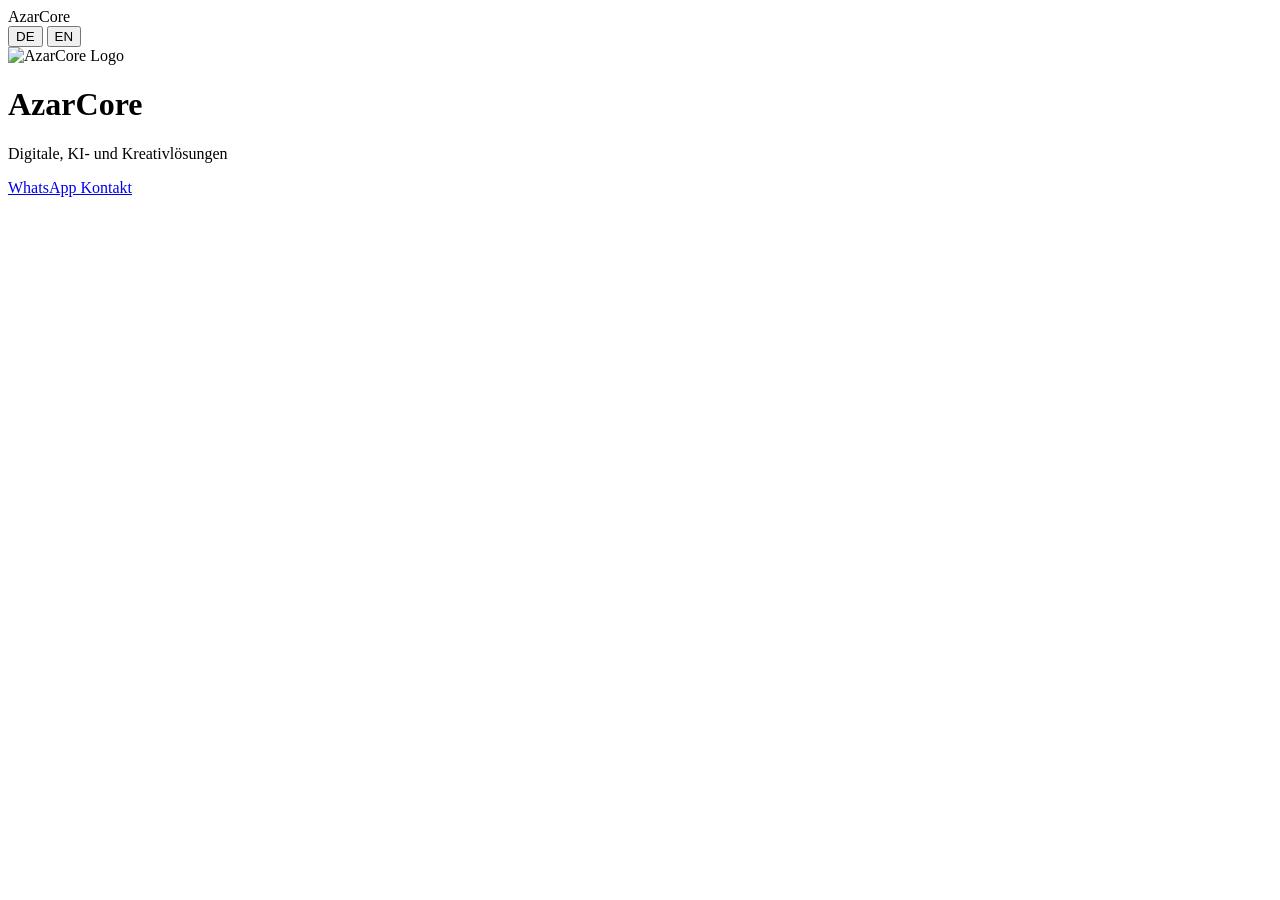
==== index.html @ 77d1a5d3 "Create index.html" ====
<!DOCTYPE html>
<html lang="de">
<head>
<meta charset="UTF-8">
<meta name="viewport" content="width=device-width, initial-scale=1.0">
<title>AzarCore</title>

<link rel="stylesheet" href="style.css">

</head>

<body>

<nav class="navbar">

<div class="logo-text">
AzarCore
</div>

<div class="language-switch">

<button onclick="setLanguage('de')">
DE
</button>

<button onclick="setLanguage('en')">
EN
</button>

</div>

</nav>

<header class="hero">

<img src="images/logo.png" alt="AzarCore Logo" class="hero-logo">

<h1>
AzarCore
</h1>

<p id="hero-subtitle">
Digitale, KI- und Kreativlösungen
</p>

<a href="https://wa.me/491776699290" class="hero-button">
WhatsApp Kontakt
</a>

</header>

<script src="script.js"></script>

</body>
</html>
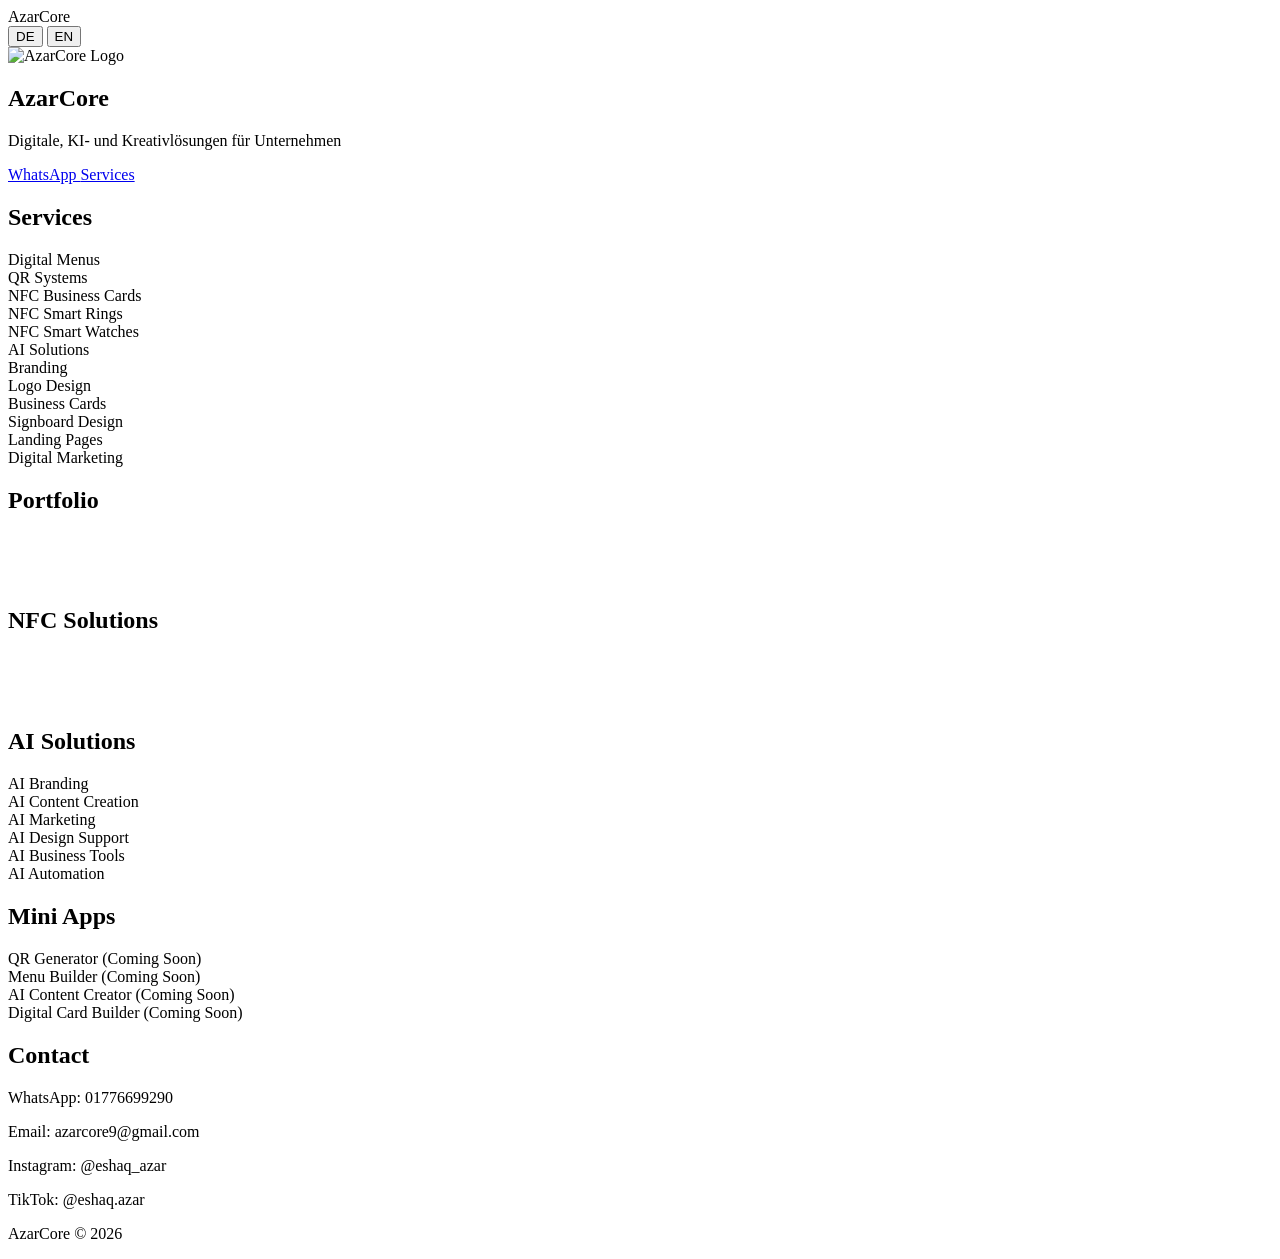
==== commit 4627b322: "Update index.html" ====
--- a/index.html
+++ b/index.html
@@ -3,51 +3,194 @@
 <head>
 <meta charset="UTF-8">
 <meta name="viewport" content="width=device-width, initial-scale=1.0">
-<title>AzarCore</title>
+
+<title>AzarCore | Digital • AI • Creative Solutions</title>
+
+<meta name="description" content="AzarCore - Digital Menus, QR Systems, NFC Solutions, Branding and AI Services">
 
 <link rel="stylesheet" href="style.css">
-
 </head>
 
 <body>
 
 <nav class="navbar">
 
-<div class="logo-text">
+<div class="brand">
 AzarCore
 </div>
 
-<div class="language-switch">
-
-<button onclick="setLanguage('de')">
-DE
-</button>
-
-<button onclick="setLanguage('en')">
-EN
-</button>
-
+<div class="nav-buttons">
+<button onclick="setLanguage('de')">DE</button>
+<button onclick="setLanguage('en')">EN</button>
 </div>
 
 </nav>
 
-<header class="hero">
+<section class="hero">
 
 <img src="images/logo.png" alt="AzarCore Logo" class="hero-logo">
 
-<h1>
-AzarCore
-</h1>
+<h1>AzarCore</h1>
 
-<p id="hero-subtitle">
-Digitale, KI- und Kreativlösungen
+<p id="heroText">
+Digitale, KI- und Kreativlösungen für Unternehmen
 </p>
 
-<a href="https://wa.me/491776699290" class="hero-button">
-WhatsApp Kontakt
+<div class="hero-actions">
+
+<a href="https://wa.me/491776699290" class="btn">
+WhatsApp
 </a>
 
-</header>
+<a href="#services" class="btn-outline">
+Services
+</a>
+
+</div>
+
+</section>
+
+<section id="services">
+
+<h2>Services</h2>
+
+<div class="cards">
+
+<div class="card">Digital Menus</div>
+
+<div class="card">QR Systems</div>
+
+<div class="card">NFC Business Cards</div>
+
+<div class="card">NFC Smart Rings</div>
+
+<div class="card">NFC Smart Watches</div>
+
+<div class="card">AI Solutions</div>
+
+<div class="card">Branding</div>
+
+<div class="card">Logo Design</div>
+
+<div class="card">Business Cards</div>
+
+<div class="card">Signboard Design</div>
+
+<div class="card">Landing Pages</div>
+
+<div class="card">Digital Marketing</div>
+
+</div>
+
+</section>
+
+<section id="portfolio">
+
+<h2>Portfolio</h2>
+
+<div class="portfolio-grid">
+
+<div class="portfolio-item">
+<img src="images/portfolio1.jpg" alt="">
+</div>
+
+<div class="portfolio-item">
+<img src="images/portfolio2.jpg" alt="">
+</div>
+
+<div class="portfolio-item">
+<img src="images/portfolio3.jpg" alt="">
+</div>
+
+</div>
+
+</section>
+
+<section id="nfc">
+
+<h2>NFC Solutions</h2>
+
+<div class="portfolio-grid">
+
+<div class="portfolio-item">
+<img src="images/nfc-card.jpg" alt="">
+</div>
+
+<div class="portfolio-item">
+<img src="images/nfc-ring.jpg" alt="">
+</div>
+
+<div class="portfolio-item">
+<img src="images/nfc-watch.jpg" alt="">
+</div>
+
+</div>
+
+</section>
+
+<section id="ai">
+
+<h2>AI Solutions</h2>
+
+<div class="cards">
+
+<div class="card">AI Branding</div>
+
+<div class="card">AI Content Creation</div>
+
+<div class="card">AI Marketing</div>
+
+<div class="card">AI Design Support</div>
+
+<div class="card">AI Business Tools</div>
+
+<div class="card">AI Automation</div>
+
+</div>
+
+</section>
+
+<section id="miniapps">
+
+<h2>Mini Apps</h2>
+
+<div class="cards">
+
+<div class="card">QR Generator (Coming Soon)</div>
+
+<div class="card">Menu Builder (Coming Soon)</div>
+
+<div class="card">AI Content Creator (Coming Soon)</div>
+
+<div class="card">Digital Card Builder (Coming Soon)</div>
+
+</div>
+
+</section>
+
+<section id="contact">
+
+<h2>Contact</h2>
+
+<div class="contact-box">
+
+<p>WhatsApp: 01776699290</p>
+
+<p>Email: azarcore9@gmail.com</p>
+
+<p>Instagram: @eshaq_azar</p>
+
+<p>TikTok: @eshaq.azar</p>
+
+</div>
+
+</section>
+
+<footer>
+
+<p>AzarCore © 2026</p>
+
+</footer>
 
 <script src="script.js"></script>
 
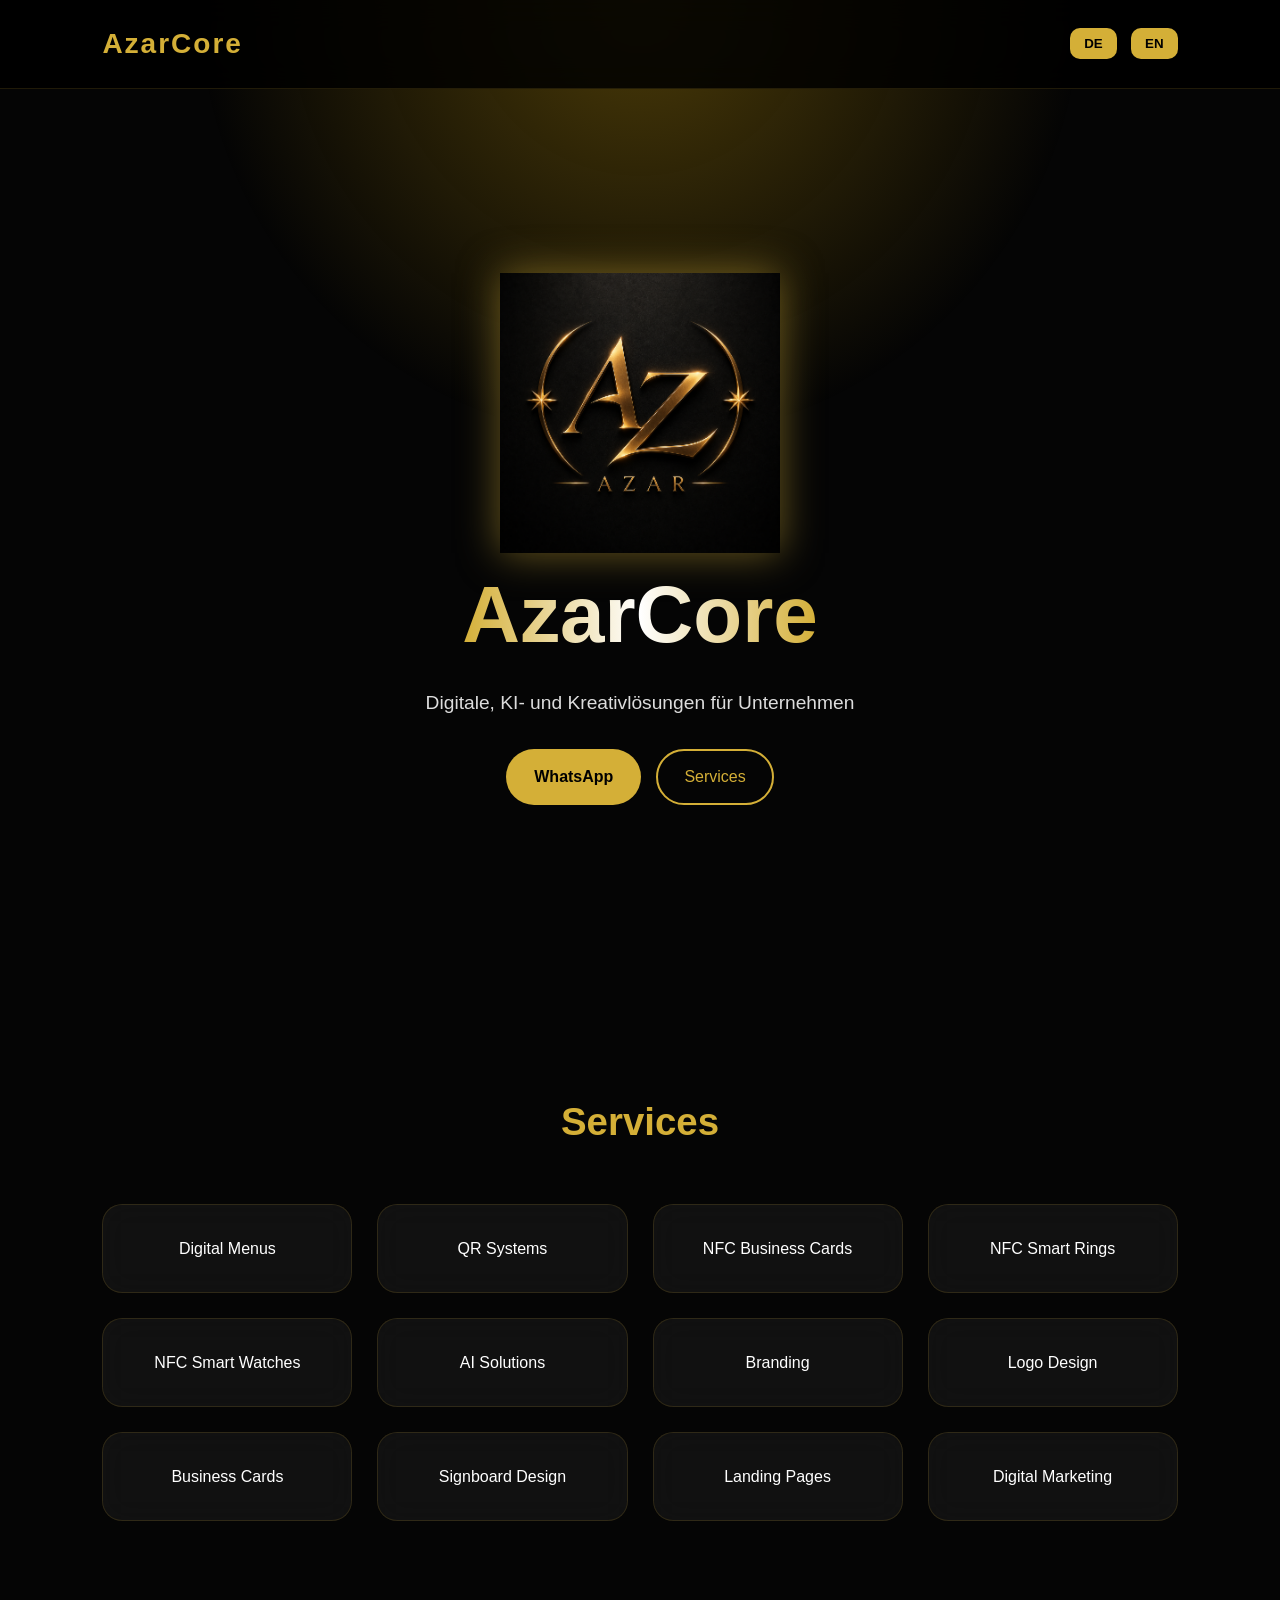
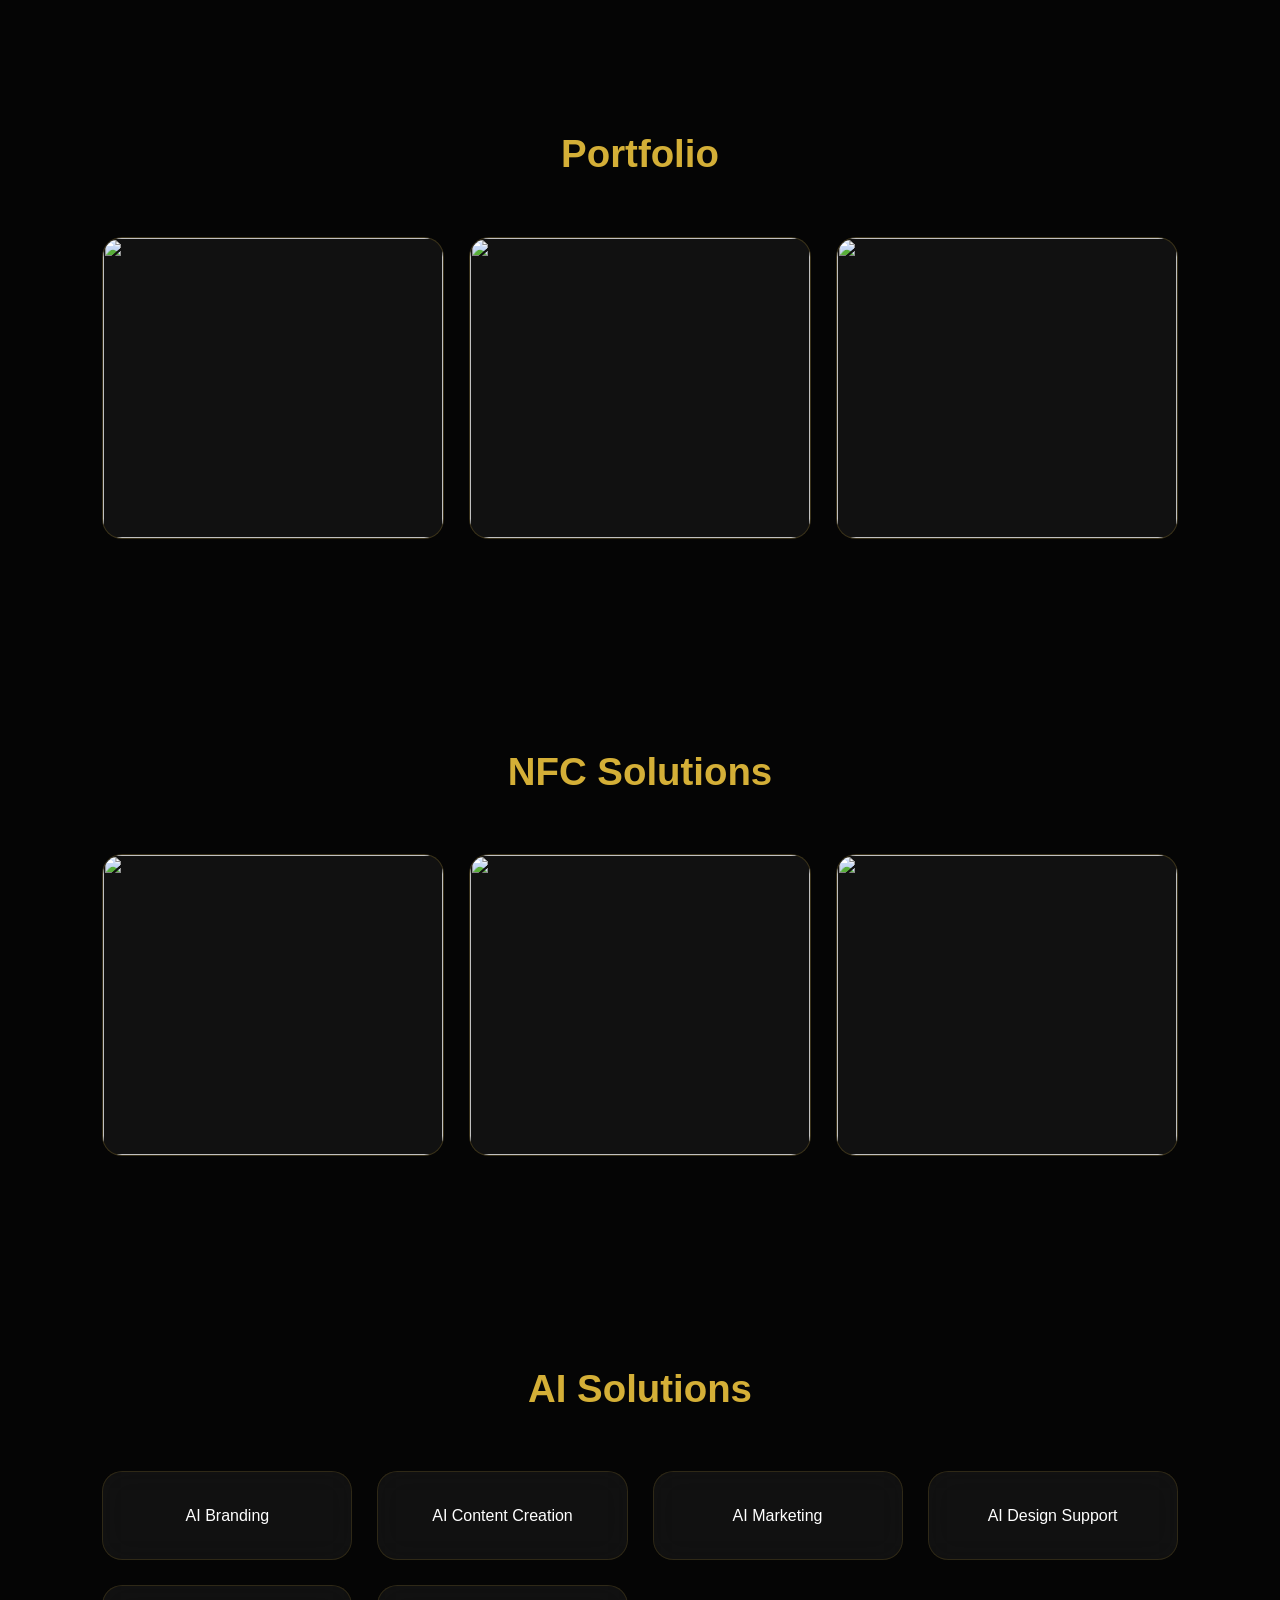
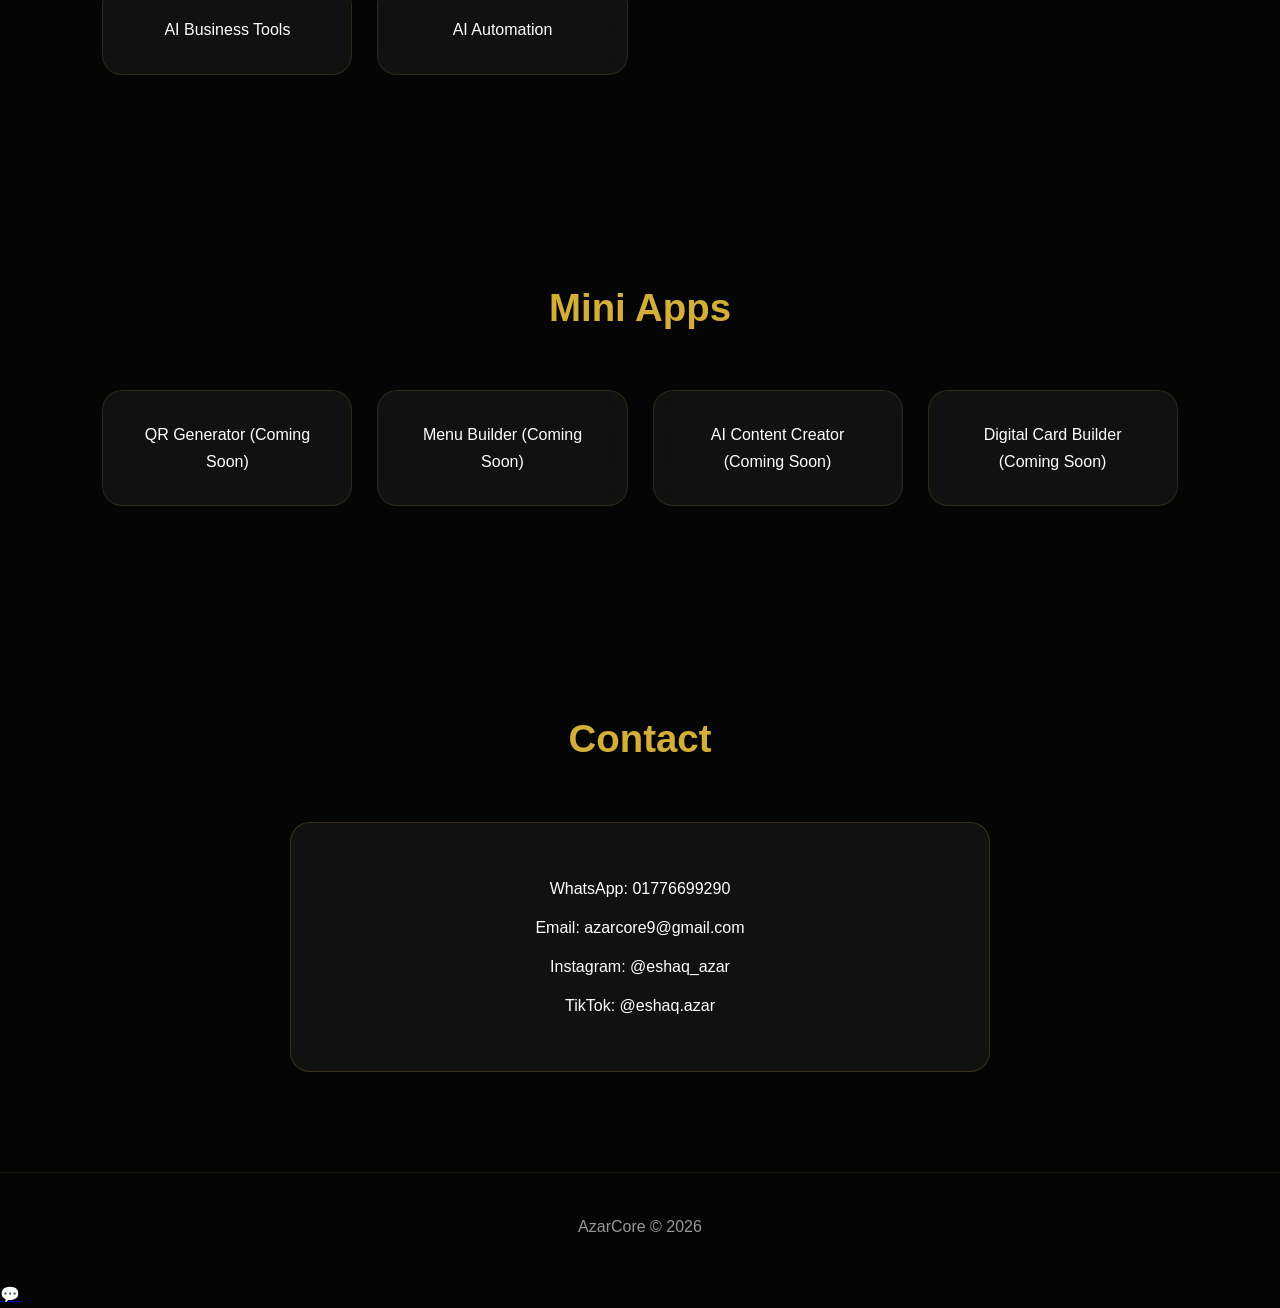
==== commit 4431def8: "Update index.html" ====
--- a/index.html
+++ b/index.html
@@ -192,6 +192,14 @@
 
 </footer>
 
+  <a href="https://wa.me/491776699290"
+class="whatsapp-float"
+target="_blank">
+
+💬
+
+</a>
+
 <script src="script.js"></script>
 
 </body>
--- a/style.css
+++ b/style.css
@@ -0,0 +1,309 @@
+*{
+margin:0;
+padding:0;
+box-sizing:border-box;
+scroll-behavior:smooth;
+}
+
+body{
+font-family:Arial,sans-serif;
+background:#050505;
+color:#ffffff;
+line-height:1.7;
+overflow-x:hidden;
+}
+
+body::before{
+content:"";
+position:fixed;
+top:0;
+left:0;
+width:100%;
+height:100%;
+background:
+radial-gradient(circle at top,#4b3b08 0%,transparent 40%);
+z-index:-1;
+}
+
+.navbar{
+position:sticky;
+top:0;
+z-index:1000;
+display:flex;
+justify-content:space-between;
+align-items:center;
+padding:20px 8%;
+background:rgba(0,0,0,.85);
+backdrop-filter:blur(15px);
+border-bottom:1px solid rgba(212,175,55,.15);
+}
+
+.brand{
+font-size:28px;
+font-weight:bold;
+color:#d4af37;
+letter-spacing:2px;
+}
+
+.nav-buttons button{
+margin-left:10px;
+padding:8px 14px;
+border:none;
+border-radius:10px;
+background:#d4af37;
+color:#000;
+cursor:pointer;
+font-weight:bold;
+}
+
+.hero{
+min-height:100vh;
+display:flex;
+flex-direction:column;
+justify-content:center;
+align-items:center;
+text-align:center;
+padding:50px 20px;
+}
+
+.hero-logo{
+width:280px;
+max-width:80%;
+margin-bottom:20px;
+filter:drop-shadow(0 0 20px rgba(212,175,55,.5));
+}
+
+.hero h1{
+font-size:4rem;
+color:#d4af37;
+margin-bottom:10px;
+}
+
+.hero p{
+max-width:700px;
+font-size:1.2rem;
+color:#ddd;
+margin-bottom:30px;
+}
+
+.hero-actions{
+display:flex;
+gap:15px;
+flex-wrap:wrap;
+justify-content:center;
+}
+
+.btn{
+background:#d4af37;
+color:#000;
+padding:14px 28px;
+border-radius:50px;
+text-decoration:none;
+font-weight:bold;
+transition:.3s;
+}
+
+.btn:hover{
+transform:translateY(-3px);
+}
+
+.btn-outline{
+border:2px solid #d4af37;
+color:#d4af37;
+padding:12px 26px;
+border-radius:50px;
+text-decoration:none;
+transition:.3s;
+}
+
+.btn-outline:hover{
+background:#d4af37;
+color:#000;
+}
+
+section{
+padding:100px 8%;
+}
+
+section h2{
+text-align:center;
+font-size:2.4rem;
+margin-bottom:50px;
+color:#d4af37;
+}
+
+.cards{
+display:grid;
+grid-template-columns:repeat(auto-fit,minmax(220px,1fr));
+gap:25px;
+}
+
+.card{
+background:rgba(255,255,255,.05);
+border:1px solid rgba(212,175,55,.15);
+backdrop-filter:blur(15px);
+padding:30px;
+border-radius:20px;
+text-align:center;
+transition:.3s;
+}
+
+.card:hover{
+transform:translateY(-10px);
+border-color:#d4af37;
+box-shadow:0 0 25px rgba(212,175,55,.2);
+}
+
+.portfolio-grid{
+display:grid;
+grid-template-columns:repeat(auto-fit,minmax(280px,1fr));
+gap:25px;
+}
+
+.portfolio-item{
+overflow:hidden;
+border-radius:20px;
+border:1px solid rgba(212,175,55,.2);
+background:#111;
+}
+
+.portfolio-item img{
+width:100%;
+height:300px;
+object-fit:cover;
+display:block;
+transition:.5s;
+}
+
+.portfolio-item:hover img{
+transform:scale(1.05);
+}
+
+.contact-box{
+max-width:700px;
+margin:auto;
+background:rgba(255,255,255,.05);
+padding:40px;
+border-radius:20px;
+border:1px solid rgba(212,175,55,.2);
+text-align:center;
+}
+
+.contact-box p{
+margin:12px 0;
+}
+
+footer{
+padding:40px;
+text-align:center;
+border-top:1px solid rgba(212,175,55,.1);
+color:#999;
+}
+
+@media(max-width:768px){
+
+.hero h1{
+font-size:2.8rem;
+}
+
+.hero p{
+font-size:1rem;
+}
+
+.navbar{
+padding:15px 5%;
+}
+
+.brand{
+font-size:22px;
+}
+
+.hero-logo{
+width:220px;
+}
+
+}
+.hero{
+min-height:100vh;
+display:flex;
+justify-content:center;
+align-items:center;
+text-align:center;
+padding:100px 20px;
+}
+
+.hero-content{
+max-width:1100px;
+}
+
+.hero-badge{
+display:inline-block;
+padding:10px 18px;
+border:1px solid rgba(212,175,55,.3);
+border-radius:30px;
+color:#d4af37;
+font-size:14px;
+letter-spacing:2px;
+margin-bottom:30px;
+backdrop-filter:blur(10px);
+}
+
+.hero h1{
+font-size:80px;
+line-height:1.05;
+font-weight:800;
+margin-bottom:30px;
+background:linear-gradient(
+90deg,
+#d4af37,
+#ffffff,
+#d4af37
+);
+-webkit-background-clip:text;
+-webkit-text-fill-color:transparent;
+}
+
+.hero-description{
+font-size:22px;
+max-width:850px;
+margin:auto;
+color:#d0d0d0;
+margin-bottom:40px;
+}
+
+.hero-stats{
+display:flex;
+justify-content:center;
+gap:25px;
+margin-top:70px;
+flex-wrap:wrap;
+}
+
+.stat-box{
+background:rgba(255,255,255,.05);
+border:1px solid rgba(212,175,55,.2);
+backdrop-filter:blur(15px);
+padding:25px;
+border-radius:20px;
+min-width:220px;
+}
+
+.stat-box span{
+font-size:26px;
+font-weight:700;
+color:#d4af37;
+display:block;
+margin-bottom:10px;
+}
+
+@media(max-width:768px){
+
+.hero h1{
+font-size:48px;
+}
+
+.hero-description{
+font-size:18px;
+}
+
+}
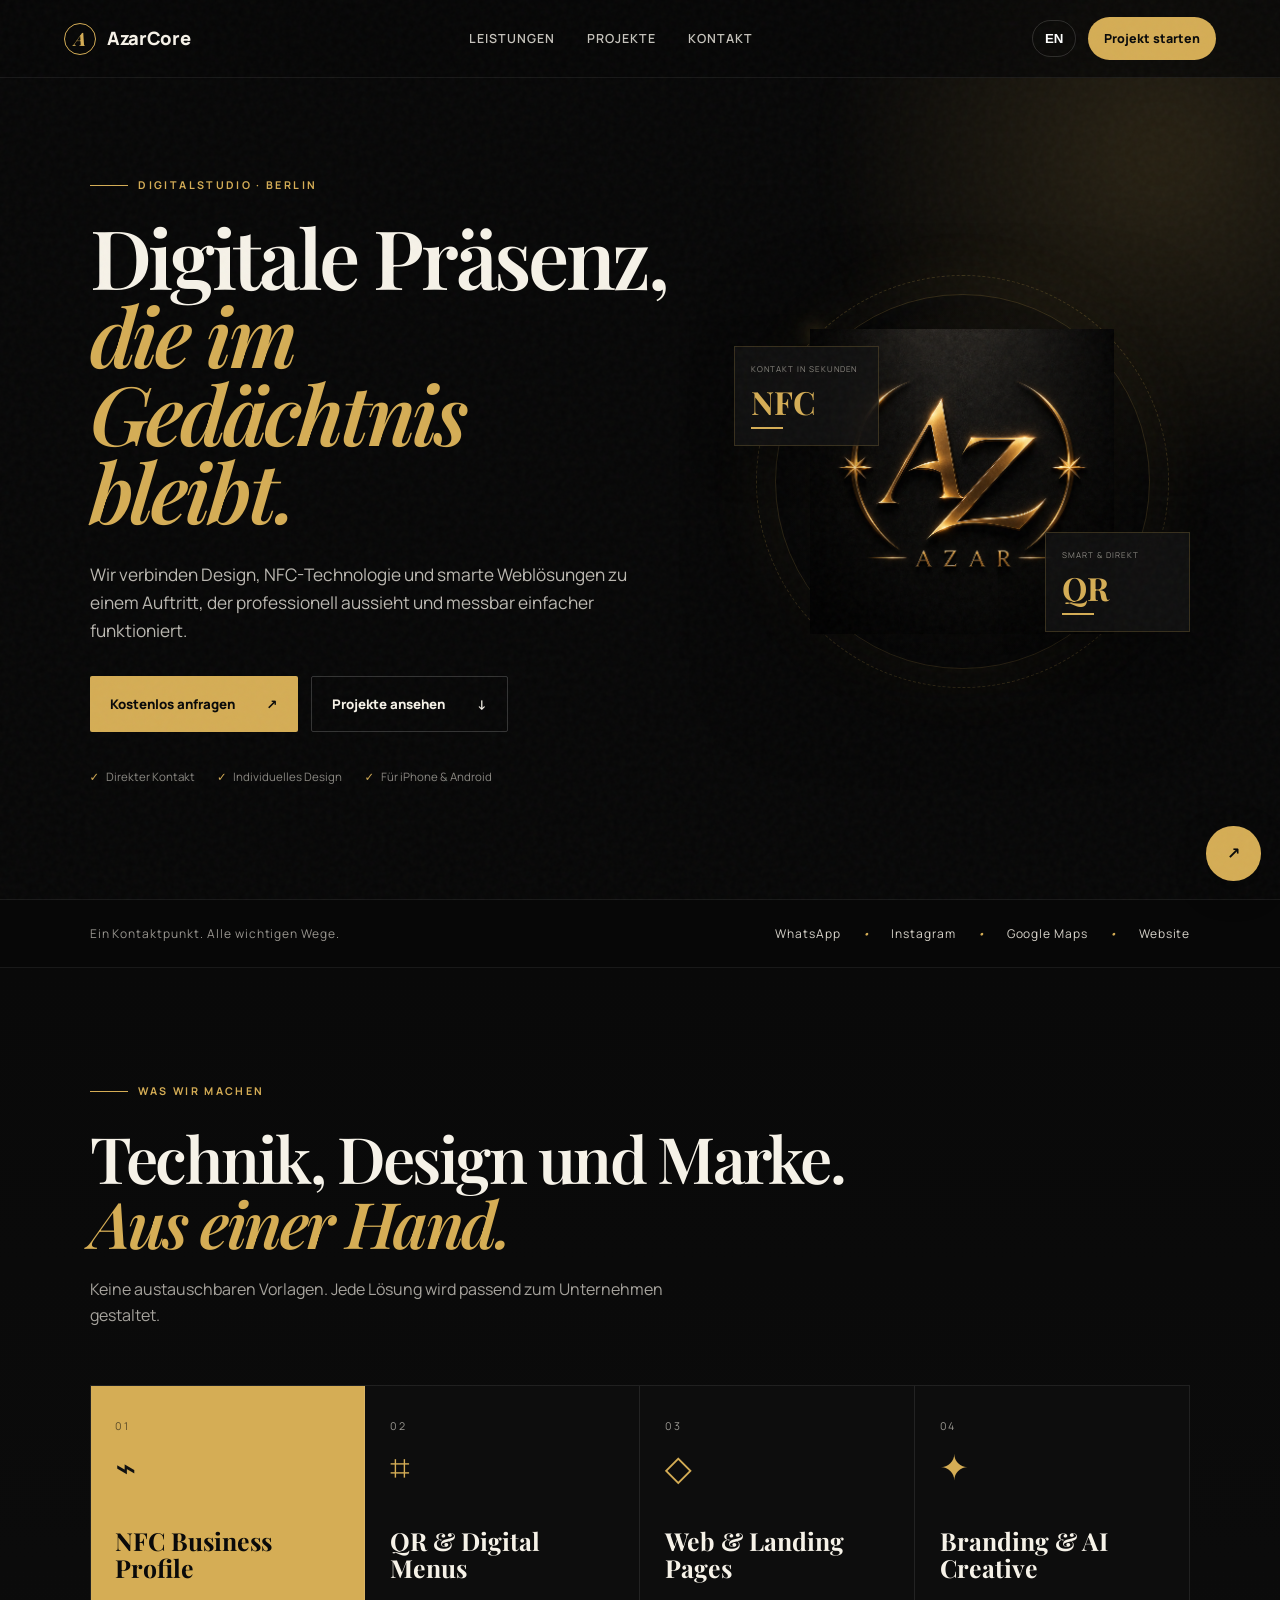
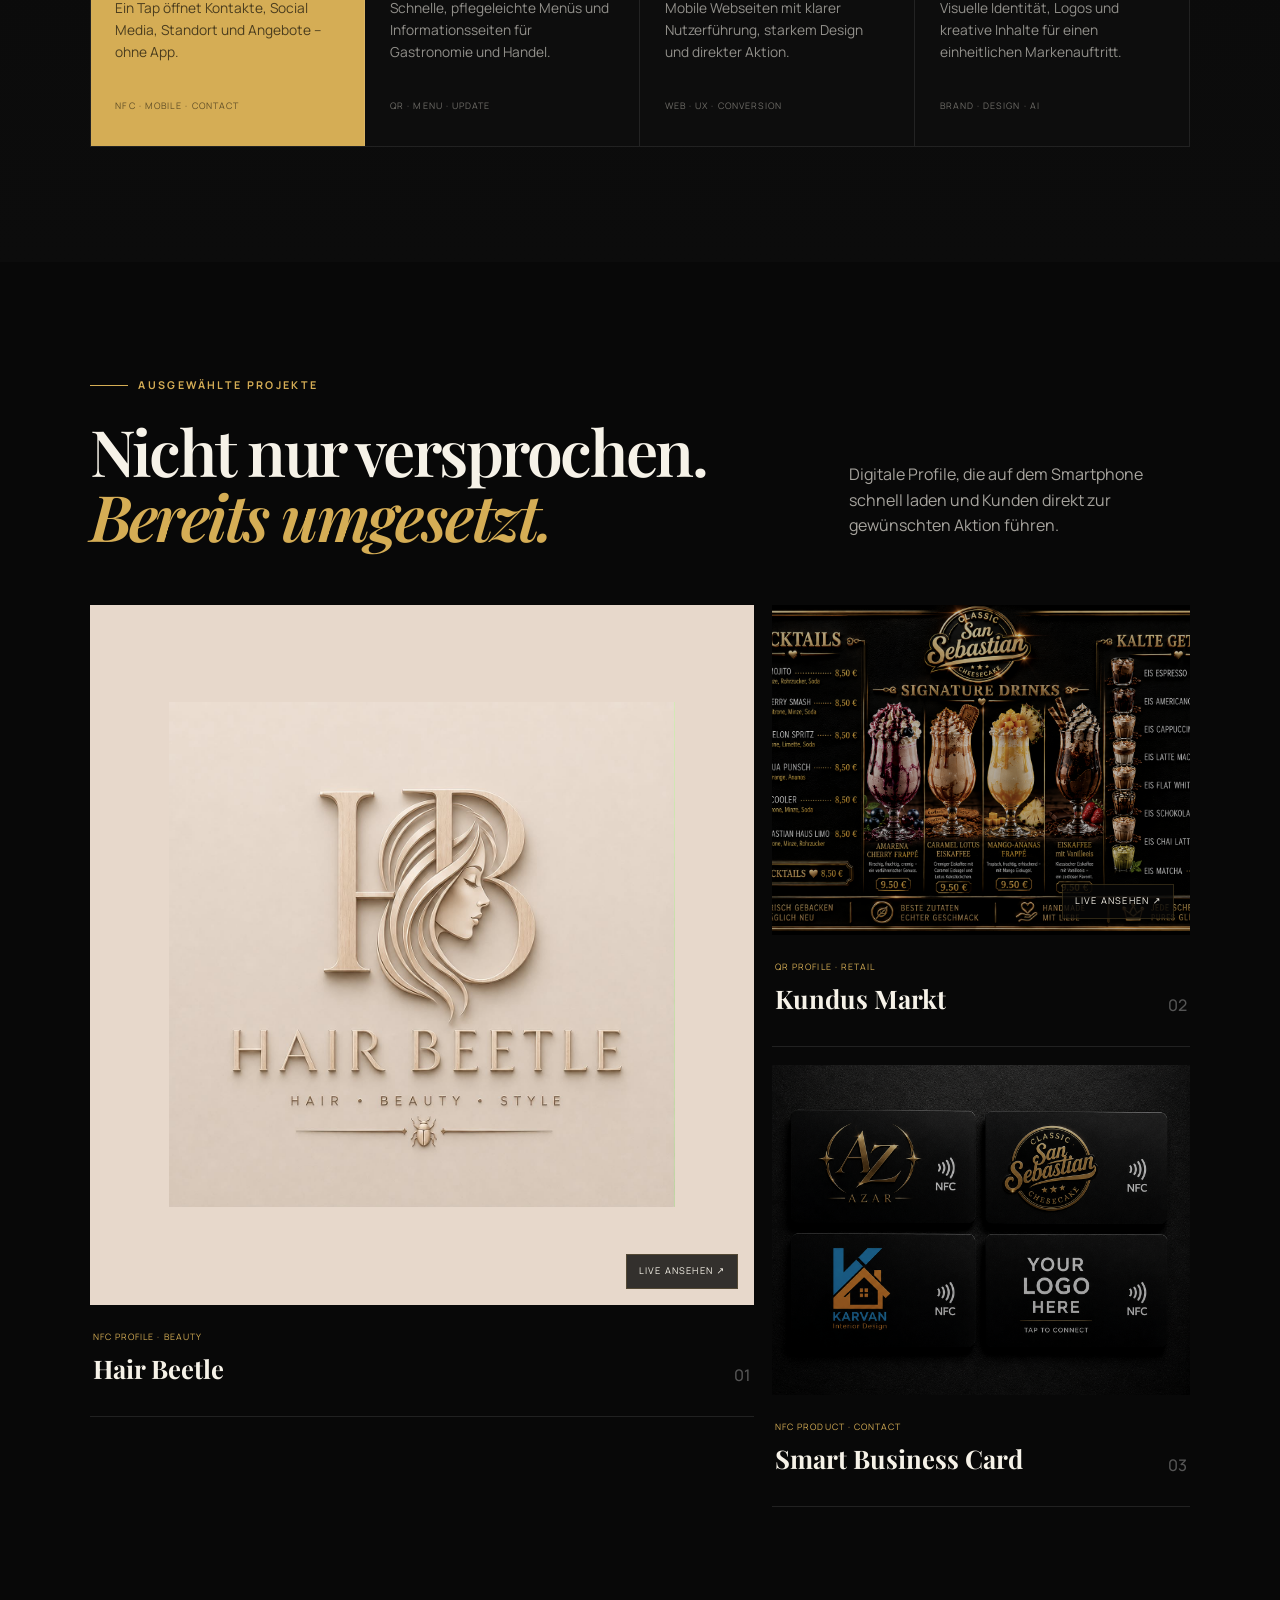
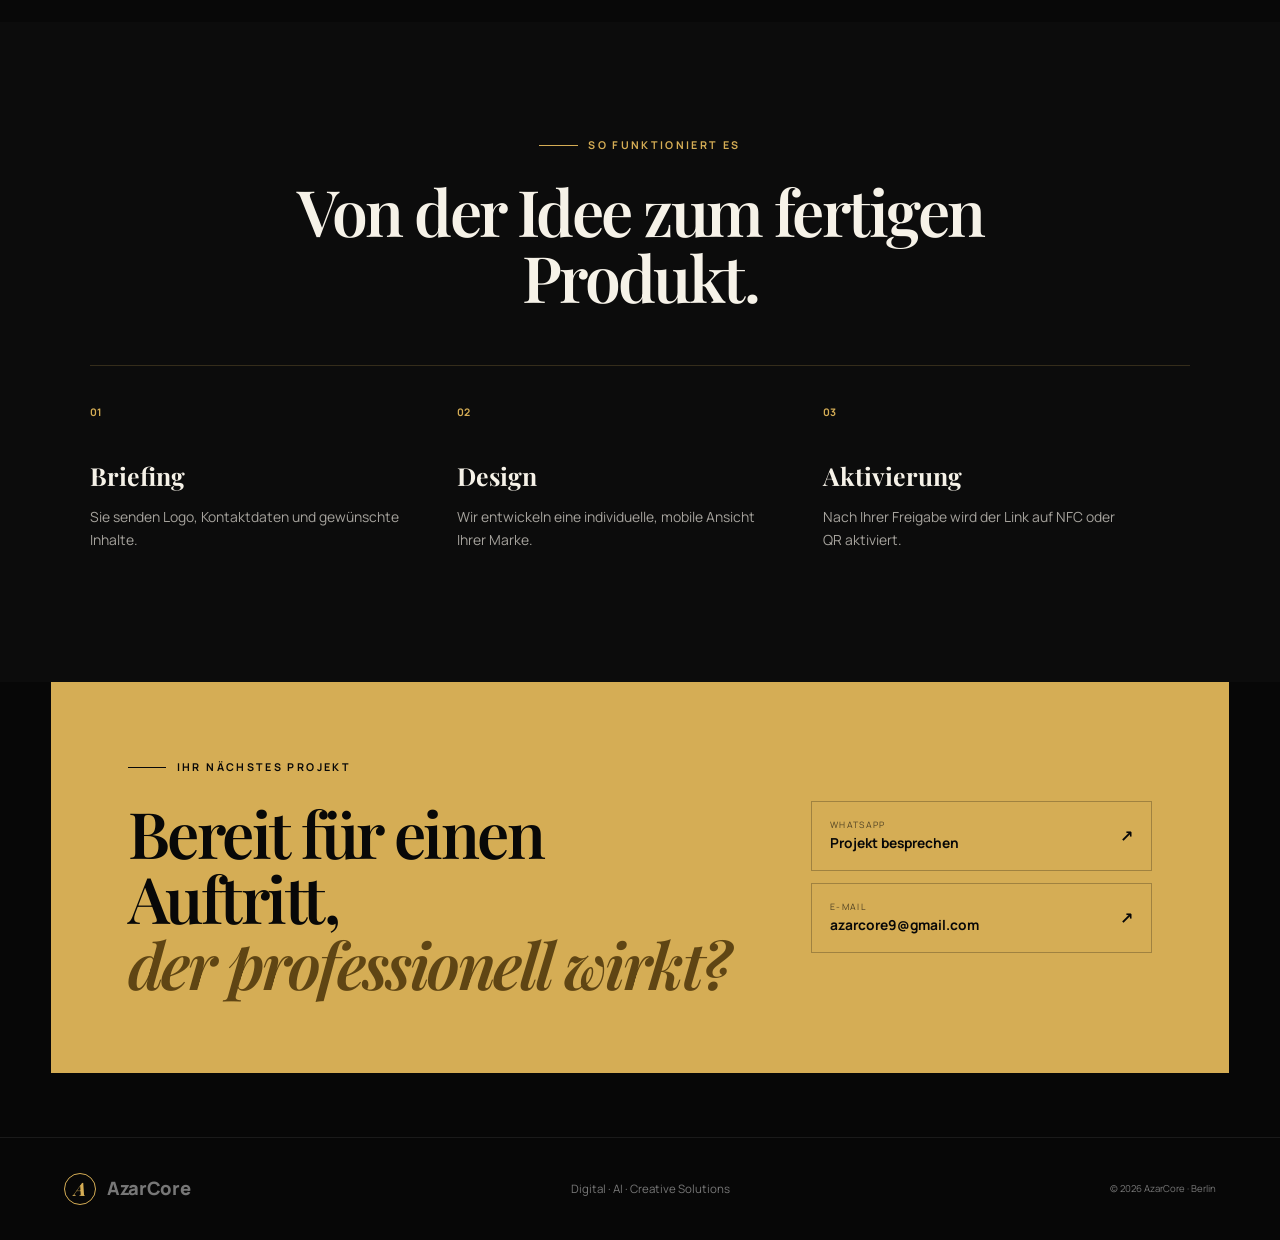
==== commit 4e13b37c: "Redesign AzarCore professional website" ====
--- a/index.html
+++ b/index.html
@@ -1,206 +1,150 @@
-<!DOCTYPE html>
+<!doctype html>
 <html lang="de">
 <head>
-<meta charset="UTF-8">
-<meta name="viewport" content="width=device-width, initial-scale=1.0">
+  <meta charset="UTF-8">
+  <meta name="viewport" content="width=device-width,initial-scale=1">
+  <meta name="theme-color" content="#070707">
+  <meta name="description" content="AzarCore entwickelt digitale NFC-Profile, QR-Systeme, Webseiten und kreative Markenauftritte für Unternehmen in Berlin.">
+  <title>AzarCore | Digital. Smart. Unverwechselbar.</title>
+  <link rel="preconnect" href="https://fonts.googleapis.com">
+  <link rel="preconnect" href="https://fonts.gstatic.com" crossorigin>
+  <link href="https://fonts.googleapis.com/css2?family=Manrope:wght@400;500;600;700;800&family=Playfair+Display:ital,wght@0,600;1,600&display=swap" rel="stylesheet">
+  <link rel="stylesheet" href="style.css">
+</head>
+<body>
+  <div class="noise" aria-hidden="true"></div>
+  <header class="topbar">
+    <a class="brand" href="#top" aria-label="AzarCore Startseite">
+      <span class="brand-mark">A</span><span>AzarCore</span>
+    </a>
+    <nav class="desktop-nav" aria-label="Hauptnavigation">
+      <a href="#services" data-i18n="navServices">Leistungen</a>
+      <a href="#work" data-i18n="navWork">Projekte</a>
+      <a href="#contact" data-i18n="navContact">Kontakt</a>
+    </nav>
+    <div class="header-actions">
+      <button class="lang" id="langToggle" type="button" aria-label="Switch to English">EN</button>
+      <a class="nav-cta" href="https://wa.me/491776699290" target="_blank" rel="noopener" data-i18n="navCta">Projekt starten</a>
+    </div>
+  </header>
 
-<title>AzarCore | Digital • AI • Creative Solutions</title>
+  <main id="top">
+    <section class="hero">
+      <div class="hero-glow" aria-hidden="true"></div>
+      <div class="hero-copy">
+        <p class="kicker"><span></span><span data-i18n="heroKicker">DIGITALSTUDIO · BERLIN</span></p>
+        <h1 data-i18n="heroTitle">Digitale Präsenz,<br><em>die im Gedächtnis bleibt.</em></h1>
+        <p class="hero-lead" data-i18n="heroLead">Wir verbinden Design, NFC-Technologie und smarte Weblösungen zu einem Auftritt, der professionell aussieht und messbar einfacher funktioniert.</p>
+        <div class="hero-buttons">
+          <a class="button primary" href="https://wa.me/491776699290?text=Hallo%20AzarCore%2C%20ich%20m%C3%B6chte%20mein%20Projekt%20besprechen." target="_blank" rel="noopener"><span data-i18n="heroPrimary">Kostenlos anfragen</span><b>↗</b></a>
+          <a class="button ghost" href="#work"><span data-i18n="heroSecondary">Projekte ansehen</span><b>↓</b></a>
+        </div>
+        <div class="trust-row">
+          <span data-i18n="trustOne">Direkter Kontakt</span>
+          <span data-i18n="trustTwo">Individuelles Design</span>
+          <span data-i18n="trustThree">Für iPhone & Android</span>
+        </div>
+      </div>
+      <div class="hero-visual" aria-label="AzarCore NFC Lösungen">
+        <div class="logo-stage">
+          <div class="orbit"></div>
+          <img src="images/logo.png" alt="AzarCore Logo">
+        </div>
+        <div class="float-card card-one"><small data-i18n="floatOne">KONTAKT IN SEKUNDEN</small><strong>NFC</strong><i></i></div>
+        <div class="float-card card-two"><small data-i18n="floatTwo">SMART & DIREKT</small><strong>QR</strong><i></i></div>
+      </div>
+    </section>
 
-<meta name="description" content="AzarCore - Digital Menus, QR Systems, NFC Solutions, Branding and AI Services">
+    <section class="proof">
+      <p data-i18n="proofTitle">Ein Kontaktpunkt. Alle wichtigen Wege.</p>
+      <div><span>WhatsApp</span><i>•</i><span>Instagram</span><i>•</i><span>Google Maps</span><i>•</i><span>Website</span></div>
+    </section>
 
-<link rel="stylesheet" href="style.css">
-</head>
+    <section class="section services" id="services">
+      <div class="section-heading">
+        <p class="kicker"><span></span><span data-i18n="servicesKicker">WAS WIR MACHEN</span></p>
+        <h2 data-i18n="servicesTitle">Technik, Design und Marke.<br><em>Aus einer Hand.</em></h2>
+        <p data-i18n="servicesLead">Keine austauschbaren Vorlagen. Jede Lösung wird passend zum Unternehmen gestaltet.</p>
+      </div>
+      <div class="service-grid">
+        <article class="service-card accent">
+          <span class="service-number">01</span><div class="service-icon">⌁</div>
+          <h3 data-i18n="serviceOneTitle">NFC Business Profile</h3>
+          <p data-i18n="serviceOneText">Ein Tap öffnet Kontakte, Social Media, Standort und Angebote – ohne App.</p>
+          <small>NFC · MOBILE · CONTACT</small>
+        </article>
+        <article class="service-card">
+          <span class="service-number">02</span><div class="service-icon">⌗</div>
+          <h3 data-i18n="serviceTwoTitle">QR & Digital Menus</h3>
+          <p data-i18n="serviceTwoText">Schnelle, pflegeleichte Menüs und Informationsseiten für Gastronomie und Handel.</p>
+          <small>QR · MENU · UPDATE</small>
+        </article>
+        <article class="service-card">
+          <span class="service-number">03</span><div class="service-icon">◇</div>
+          <h3 data-i18n="serviceThreeTitle">Web & Landing Pages</h3>
+          <p data-i18n="serviceThreeText">Mobile Webseiten mit klarer Nutzerführung, starkem Design und direkter Aktion.</p>
+          <small>WEB · UX · CONVERSION</small>
+        </article>
+        <article class="service-card">
+          <span class="service-number">04</span><div class="service-icon">✦</div>
+          <h3 data-i18n="serviceFourTitle">Branding & AI Creative</h3>
+          <p data-i18n="serviceFourText">Visuelle Identität, Logos und kreative Inhalte für einen einheitlichen Markenauftritt.</p>
+          <small>BRAND · DESIGN · AI</small>
+        </article>
+      </div>
+    </section>
 
-<body>
+    <section class="section work" id="work">
+      <div class="section-heading split">
+        <div><p class="kicker"><span></span><span data-i18n="workKicker">AUSGEWÄHLTE PROJEKTE</span></p><h2 data-i18n="workTitle">Nicht nur versprochen.<br><em>Bereits umgesetzt.</em></h2></div>
+        <p data-i18n="workLead">Digitale Profile, die auf dem Smartphone schnell laden und Kunden direkt zur gewünschten Aktion führen.</p>
+      </div>
+      <div class="work-grid">
+        <a class="project project-featured" href="hair-beetle/" target="_blank">
+          <div class="project-image hair-project"><img src="hair-beetle/hair-beetle-logo.jpeg" alt="Hair Beetle NFC Profil"><span data-i18n="openProject">LIVE ANSEHEN ↗</span></div>
+          <div class="project-meta"><div><small>NFC PROFILE · BEAUTY</small><h3>Hair Beetle</h3></div><b>01</b></div>
+        </a>
+        <a class="project" href="kundus-markt/" target="_blank">
+          <div class="project-image kundus-project"><img src="images/portfolio1.jpg" alt="Kundus Markt digitales Profil"><span data-i18n="openProject">LIVE ANSEHEN ↗</span></div>
+          <div class="project-meta"><div><small>QR PROFILE · RETAIL</small><h3>Kundus Markt</h3></div><b>02</b></div>
+        </a>
+        <article class="project product-project">
+          <div class="project-image"><img src="images/nfc-card.jpg" alt="AzarCore NFC Business Card"></div>
+          <div class="project-meta"><div><small>NFC PRODUCT · CONTACT</small><h3 data-i18n="nfcCardTitle">Smart Business Card</h3></div><b>03</b></div>
+        </article>
+      </div>
+    </section>
 
-<nav class="navbar">
+    <section class="section process">
+      <div class="section-heading centered">
+        <p class="kicker"><span></span><span data-i18n="processKicker">SO FUNKTIONIERT ES</span></p>
+        <h2 data-i18n="processTitle">Von der Idee zum fertigen Produkt.</h2>
+      </div>
+      <ol class="steps">
+        <li><b>01</b><h3 data-i18n="stepOneTitle">Briefing</h3><p data-i18n="stepOneText">Sie senden Logo, Kontaktdaten und gewünschte Inhalte.</p></li>
+        <li><b>02</b><h3 data-i18n="stepTwoTitle">Design</h3><p data-i18n="stepTwoText">Wir entwickeln eine individuelle, mobile Ansicht Ihrer Marke.</p></li>
+        <li><b>03</b><h3 data-i18n="stepThreeTitle">Aktivierung</h3><p data-i18n="stepThreeText">Nach Ihrer Freigabe wird der Link auf NFC oder QR aktiviert.</p></li>
+      </ol>
+    </section>
 
-<div class="brand">
-AzarCore
-</div>
+    <section class="contact" id="contact">
+      <div class="contact-copy">
+        <p class="kicker"><span></span><span data-i18n="contactKicker">IHR NÄCHSTES PROJEKT</span></p>
+        <h2 data-i18n="contactTitle">Bereit für einen Auftritt,<br><em>der professionell wirkt?</em></h2>
+      </div>
+      <div class="contact-actions">
+        <a href="https://wa.me/491776699290?text=Hallo%20AzarCore%2C%20ich%20m%C3%B6chte%20mein%20Projekt%20besprechen." target="_blank" rel="noopener"><span><small>WHATSAPP</small><strong>Projekt besprechen</strong></span><b>↗</b></a>
+        <a href="mailto:azarcore9@gmail.com"><span><small>E-MAIL</small><strong>azarcore9@gmail.com</strong></span><b>↗</b></a>
+      </div>
+    </section>
+  </main>
 
-<div class="nav-buttons">
-<button onclick="setLanguage('de')">DE</button>
-<button onclick="setLanguage('en')">EN</button>
-</div>
-
-</nav>
-
-<section class="hero">
-
-<img src="images/logo.png" alt="AzarCore Logo" class="hero-logo">
-
-<h1>AzarCore</h1>
-
-<p id="heroText">
-Digitale, KI- und Kreativlösungen für Unternehmen
-</p>
-
-<div class="hero-actions">
-
-<a href="https://wa.me/491776699290" class="btn">
-WhatsApp
-</a>
-
-<a href="#services" class="btn-outline">
-Services
-</a>
-
-</div>
-
-</section>
-
-<section id="services">
-
-<h2>Services</h2>
-
-<div class="cards">
-
-<div class="card">Digital Menus</div>
-
-<div class="card">QR Systems</div>
-
-<div class="card">NFC Business Cards</div>
-
-<div class="card">NFC Smart Rings</div>
-
-<div class="card">NFC Smart Watches</div>
-
-<div class="card">AI Solutions</div>
-
-<div class="card">Branding</div>
-
-<div class="card">Logo Design</div>
-
-<div class="card">Business Cards</div>
-
-<div class="card">Signboard Design</div>
-
-<div class="card">Landing Pages</div>
-
-<div class="card">Digital Marketing</div>
-
-</div>
-
-</section>
-
-<section id="portfolio">
-
-<h2>Portfolio</h2>
-
-<div class="portfolio-grid">
-
-<div class="portfolio-item">
-<img src="images/portfolio1.jpg" alt="">
-</div>
-
-<div class="portfolio-item">
-<img src="images/portfolio2.jpg" alt="">
-</div>
-
-<div class="portfolio-item">
-<img src="images/portfolio3.jpg" alt="">
-</div>
-
-</div>
-
-</section>
-
-<section id="nfc">
-
-<h2>NFC Solutions</h2>
-
-<div class="portfolio-grid">
-
-<div class="portfolio-item">
-<img src="images/nfc-card.jpg" alt="">
-</div>
-
-<div class="portfolio-item">
-<img src="images/nfc-ring.jpg" alt="">
-</div>
-
-<div class="portfolio-item">
-<img src="images/nfc-watch.jpg" alt="">
-</div>
-
-</div>
-
-</section>
-
-<section id="ai">
-
-<h2>AI Solutions</h2>
-
-<div class="cards">
-
-<div class="card">AI Branding</div>
-
-<div class="card">AI Content Creation</div>
-
-<div class="card">AI Marketing</div>
-
-<div class="card">AI Design Support</div>
-
-<div class="card">AI Business Tools</div>
-
-<div class="card">AI Automation</div>
-
-</div>
-
-</section>
-
-<section id="miniapps">
-
-<h2>Mini Apps</h2>
-
-<div class="cards">
-
-<div class="card">QR Generator (Coming Soon)</div>
-
-<div class="card">Menu Builder (Coming Soon)</div>
-
-<div class="card">AI Content Creator (Coming Soon)</div>
-
-<div class="card">Digital Card Builder (Coming Soon)</div>
-
-</div>
-
-</section>
-
-<section id="contact">
-
-<h2>Contact</h2>
-
-<div class="contact-box">
-
-<p>WhatsApp: 01776699290</p>
-
-<p>Email: azarcore9@gmail.com</p>
-
-<p>Instagram: @eshaq_azar</p>
-
-<p>TikTok: @eshaq.azar</p>
-
-</div>
-
-</section>
-
-<footer>
-
-<p>AzarCore © 2026</p>
-
-</footer>
-
-  <a href="https://wa.me/491776699290"
-class="whatsapp-float"
-target="_blank">
-
-💬
-
-</a>
-
-<script src="script.js"></script>
-
+  <footer>
+    <a class="brand" href="#top"><span class="brand-mark">A</span><span>AzarCore</span></a>
+    <p data-i18n="footerText">Digital · AI · Creative Solutions</p>
+    <small>© 2026 AzarCore · Berlin</small>
+  </footer>
+  <a class="whatsapp-float" href="https://wa.me/491776699290" target="_blank" rel="noopener" aria-label="AzarCore über WhatsApp kontaktieren"><span>↗</span></a>
+  <script src="script.js"></script>
 </body>
 </html>
--- a/style.css
+++ b/style.css
@@ -1,309 +1,28 @@
-*{
-margin:0;
-padding:0;
-box-sizing:border-box;
-scroll-behavior:smooth;
-}
-
-body{
-font-family:Arial,sans-serif;
-background:#050505;
-color:#ffffff;
-line-height:1.7;
-overflow-x:hidden;
-}
-
-body::before{
-content:"";
-position:fixed;
-top:0;
-left:0;
-width:100%;
-height:100%;
-background:
-radial-gradient(circle at top,#4b3b08 0%,transparent 40%);
-z-index:-1;
-}
-
-.navbar{
-position:sticky;
-top:0;
-z-index:1000;
-display:flex;
-justify-content:space-between;
-align-items:center;
-padding:20px 8%;
-background:rgba(0,0,0,.85);
-backdrop-filter:blur(15px);
-border-bottom:1px solid rgba(212,175,55,.15);
-}
-
-.brand{
-font-size:28px;
-font-weight:bold;
-color:#d4af37;
-letter-spacing:2px;
-}
-
-.nav-buttons button{
-margin-left:10px;
-padding:8px 14px;
-border:none;
-border-radius:10px;
-background:#d4af37;
-color:#000;
-cursor:pointer;
-font-weight:bold;
-}
-
-.hero{
-min-height:100vh;
-display:flex;
-flex-direction:column;
-justify-content:center;
-align-items:center;
-text-align:center;
-padding:50px 20px;
-}
-
-.hero-logo{
-width:280px;
-max-width:80%;
-margin-bottom:20px;
-filter:drop-shadow(0 0 20px rgba(212,175,55,.5));
-}
-
-.hero h1{
-font-size:4rem;
-color:#d4af37;
-margin-bottom:10px;
-}
-
-.hero p{
-max-width:700px;
-font-size:1.2rem;
-color:#ddd;
-margin-bottom:30px;
-}
-
-.hero-actions{
-display:flex;
-gap:15px;
-flex-wrap:wrap;
-justify-content:center;
-}
-
-.btn{
-background:#d4af37;
-color:#000;
-padding:14px 28px;
-border-radius:50px;
-text-decoration:none;
-font-weight:bold;
-transition:.3s;
-}
-
-.btn:hover{
-transform:translateY(-3px);
-}
-
-.btn-outline{
-border:2px solid #d4af37;
-color:#d4af37;
-padding:12px 26px;
-border-radius:50px;
-text-decoration:none;
-transition:.3s;
-}
-
-.btn-outline:hover{
-background:#d4af37;
-color:#000;
-}
-
-section{
-padding:100px 8%;
-}
-
-section h2{
-text-align:center;
-font-size:2.4rem;
-margin-bottom:50px;
-color:#d4af37;
-}
-
-.cards{
-display:grid;
-grid-template-columns:repeat(auto-fit,minmax(220px,1fr));
-gap:25px;
-}
-
-.card{
-background:rgba(255,255,255,.05);
-border:1px solid rgba(212,175,55,.15);
-backdrop-filter:blur(15px);
-padding:30px;
-border-radius:20px;
-text-align:center;
-transition:.3s;
-}
-
-.card:hover{
-transform:translateY(-10px);
-border-color:#d4af37;
-box-shadow:0 0 25px rgba(212,175,55,.2);
-}
-
-.portfolio-grid{
-display:grid;
-grid-template-columns:repeat(auto-fit,minmax(280px,1fr));
-gap:25px;
-}
-
-.portfolio-item{
-overflow:hidden;
-border-radius:20px;
-border:1px solid rgba(212,175,55,.2);
-background:#111;
-}
-
-.portfolio-item img{
-width:100%;
-height:300px;
-object-fit:cover;
-display:block;
-transition:.5s;
-}
-
-.portfolio-item:hover img{
-transform:scale(1.05);
-}
-
-.contact-box{
-max-width:700px;
-margin:auto;
-background:rgba(255,255,255,.05);
-padding:40px;
-border-radius:20px;
-border:1px solid rgba(212,175,55,.2);
-text-align:center;
-}
-
-.contact-box p{
-margin:12px 0;
-}
-
-footer{
-padding:40px;
-text-align:center;
-border-top:1px solid rgba(212,175,55,.1);
-color:#999;
-}
-
-@media(max-width:768px){
-
-.hero h1{
-font-size:2.8rem;
-}
-
-.hero p{
-font-size:1rem;
-}
-
-.navbar{
-padding:15px 5%;
-}
-
-.brand{
-font-size:22px;
-}
-
-.hero-logo{
-width:220px;
-}
-
-}
-.hero{
-min-height:100vh;
-display:flex;
-justify-content:center;
-align-items:center;
-text-align:center;
-padding:100px 20px;
-}
-
-.hero-content{
-max-width:1100px;
-}
-
-.hero-badge{
-display:inline-block;
-padding:10px 18px;
-border:1px solid rgba(212,175,55,.3);
-border-radius:30px;
-color:#d4af37;
-font-size:14px;
-letter-spacing:2px;
-margin-bottom:30px;
-backdrop-filter:blur(10px);
-}
-
-.hero h1{
-font-size:80px;
-line-height:1.05;
-font-weight:800;
-margin-bottom:30px;
-background:linear-gradient(
-90deg,
-#d4af37,
-#ffffff,
-#d4af37
-);
--webkit-background-clip:text;
--webkit-text-fill-color:transparent;
-}
-
-.hero-description{
-font-size:22px;
-max-width:850px;
-margin:auto;
-color:#d0d0d0;
-margin-bottom:40px;
-}
-
-.hero-stats{
-display:flex;
-justify-content:center;
-gap:25px;
-margin-top:70px;
-flex-wrap:wrap;
-}
-
-.stat-box{
-background:rgba(255,255,255,.05);
-border:1px solid rgba(212,175,55,.2);
-backdrop-filter:blur(15px);
-padding:25px;
-border-radius:20px;
-min-width:220px;
-}
-
-.stat-box span{
-font-size:26px;
-font-weight:700;
-color:#d4af37;
-display:block;
-margin-bottom:10px;
-}
-
-@media(max-width:768px){
-
-.hero h1{
-font-size:48px;
-}
-
-.hero-description{
-font-size:18px;
-}
-
-}
+:root{--gold:#d5ad55;--gold2:#f0d58b;--black:#070707;--panel:#101010;--panel2:#151515;--white:#f6f2e8;--muted:#a6a39d;--line:rgba(213,173,85,.2)}
+*{box-sizing:border-box;margin:0;padding:0}
+html{scroll-behavior:smooth;background:var(--black)}
+body{font-family:Manrope,system-ui,sans-serif;background:var(--black);color:var(--white);overflow-x:hidden;line-height:1.6}
+a{color:inherit}.noise{position:fixed;inset:0;z-index:20;pointer-events:none;opacity:.035;background-image:url("data:image/svg+xml,%3Csvg viewBox='0 0 180 180' xmlns='http://www.w3.org/2000/svg'%3E%3Cfilter id='n'%3E%3CfeTurbulence type='fractalNoise' baseFrequency='.85' numOctaves='3' stitchTiles='stitch'/%3E%3C/filter%3E%3Crect width='100%25' height='100%25' filter='url(%23n)'/%3E%3C/svg%3E")}
+.topbar{height:78px;position:fixed;z-index:15;top:0;left:0;right:0;padding:0 clamp(1.2rem,5vw,5rem);display:flex;align-items:center;justify-content:space-between;background:rgba(7,7,7,.75);border-bottom:1px solid rgba(255,255,255,.07);backdrop-filter:blur(18px)}
+.brand{display:flex;align-items:center;gap:.7rem;font-size:1.15rem;font-weight:800;text-decoration:none;letter-spacing:-.02em}.brand-mark{display:grid;place-items:center;width:2rem;height:2rem;border:1px solid var(--gold);color:var(--gold);font-family:"Playfair Display",serif;border-radius:50%;font-style:italic}
+.desktop-nav{display:flex;gap:2rem}.desktop-nav a{text-decoration:none;color:#c7c4bd;font-size:.78rem;font-weight:600;letter-spacing:.08em;text-transform:uppercase;transition:.2s}.desktop-nav a:hover{color:var(--gold2)}
+.header-actions{display:flex;gap:.75rem;align-items:center}.lang{border:1px solid rgba(255,255,255,.14);background:transparent;color:#fff;border-radius:99px;padding:.62rem .72rem;font-weight:700;cursor:pointer}.nav-cta{background:var(--gold);color:#090909;text-decoration:none;padding:.7rem 1rem;border-radius:99px;font-size:.78rem;font-weight:800}
+.hero{position:relative;min-height:100svh;padding:9rem clamp(1.2rem,7vw,7.5rem) 5rem;display:grid;grid-template-columns:1.12fr .88fr;align-items:center;gap:4rem;border-bottom:1px solid rgba(255,255,255,.07);overflow:hidden}
+.hero-glow{position:absolute;width:45rem;height:45rem;border-radius:50%;right:-15rem;top:-13rem;background:radial-gradient(circle,rgba(213,173,85,.16),transparent 67%);filter:blur(15px)}
+.hero-copy{position:relative;z-index:2;max-width:760px}.kicker{display:flex;align-items:center;gap:.65rem;color:var(--gold);font-size:.67rem;letter-spacing:.22em;font-weight:700;margin-bottom:1.5rem}.kicker>span:first-child{width:2.4rem;height:1px;background:var(--gold)}
+h1,h2{font-family:"Playfair Display",serif;font-weight:600;letter-spacing:-.04em}h1{font-size:clamp(3.25rem,6.4vw,7rem);line-height:.95}h1 em,h2 em{font-weight:600;color:var(--gold);font-style:italic}.hero-lead{max-width:650px;color:#bbb8b1;font-size:clamp(1rem,1.35vw,1.18rem);margin:2rem 0}
+.hero-buttons{display:flex;gap:.8rem;flex-wrap:wrap}.button{min-height:3.5rem;display:flex;align-items:center;justify-content:space-between;gap:2rem;border-radius:2px;padding:0 1.25rem;text-decoration:none;font-size:.83rem;font-weight:800}.button.primary{background:var(--gold);color:#080808}.button.ghost{border:1px solid rgba(255,255,255,.18)}
+.trust-row{display:flex;gap:1.4rem;flex-wrap:wrap;margin-top:2.2rem;color:#898781;font-size:.72rem}.trust-row span:before{content:"✓";color:var(--gold);margin-right:.4rem}
+.hero-visual{position:relative;min-height:520px;display:grid;place-items:center}.logo-stage{width:min(31vw,390px);aspect-ratio:1;border-radius:50%;display:grid;place-items:center;background:radial-gradient(circle,rgba(213,173,85,.13),transparent 65%);position:relative}.logo-stage:before{content:"";position:absolute;inset:2%;border:1px solid var(--line);border-radius:50%;box-shadow:0 0 80px rgba(213,173,85,.08)}.logo-stage img{width:78%;height:78%;object-fit:contain;filter:drop-shadow(0 25px 55px rgba(0,0,0,.55));animation:logoFloat 5s ease-in-out infinite}.orbit{position:absolute;inset:-3%;border:1px dashed rgba(213,173,85,.22);border-radius:50%;animation:spin 26s linear infinite}.orbit:after{content:"";position:absolute;width:8px;height:8px;background:var(--gold);border-radius:50%;top:13%;left:13%;box-shadow:0 0 18px var(--gold)}
+.float-card{position:absolute;width:145px;padding:1rem;background:rgba(18,18,18,.78);border:1px solid var(--line);backdrop-filter:blur(12px);box-shadow:0 15px 45px rgba(0,0,0,.3)}.float-card small{display:block;color:#8c8982;font-size:.5rem;letter-spacing:.12em}.float-card strong{font-family:"Playfair Display",serif;font-size:2rem;color:var(--gold)}.float-card i{display:block;width:32px;height:2px;background:var(--gold)}.card-one{left:0;top:24%}.card-two{right:0;bottom:21%}
+.proof{padding:1.5rem clamp(1.2rem,7vw,7.5rem);display:flex;align-items:center;justify-content:space-between;gap:2rem;border-bottom:1px solid rgba(255,255,255,.07);color:#98958f;font-size:.75rem;letter-spacing:.08em}.proof div{display:flex;gap:1.3rem;flex-wrap:wrap;color:#d8d4cb}.proof i{color:var(--gold)}
+.section{padding:clamp(5rem,9vw,9rem) clamp(1.2rem,7vw,7.5rem)}.section-heading{max-width:850px;margin-bottom:3.5rem}.section-heading h2,.contact h2{font-size:clamp(2.5rem,5vw,5.25rem);line-height:1.02}.section-heading>p:last-child{color:var(--muted);max-width:610px;margin-top:1.4rem}.section-heading.split{max-width:none;display:grid;grid-template-columns:1fr .48fr;gap:3rem;align-items:end}.section-heading.split>p{margin:0 0 .6rem}.section-heading.centered{text-align:center;margin-inline:auto}.section-heading.centered .kicker{justify-content:center}
+.services{background:linear-gradient(180deg,#090909,#0c0c0c)}.service-grid{display:grid;grid-template-columns:repeat(4,1fr);border:1px solid rgba(255,255,255,.09)}.service-card{position:relative;min-height:360px;padding:2rem 1.55rem;display:flex;flex-direction:column;border-right:1px solid rgba(255,255,255,.09);background:#0d0d0d;transition:.3s}.service-card:last-child{border:0}.service-card:hover{background:#15130e;transform:translateY(-5px)}.service-card.accent{background:var(--gold);color:#0a0a0a}.service-number{font-size:.67rem;letter-spacing:.18em;opacity:.6}.service-icon{font-size:2.2rem;margin:auto 0 2rem;color:var(--gold)}.accent .service-icon{color:#111}.service-card h3{font-family:"Playfair Display",serif;font-size:1.55rem;line-height:1.1;margin-bottom:1rem}.service-card p{color:#92908b;font-size:.86rem}.accent p{color:rgba(0,0,0,.65)}.service-card small{font-size:.56rem;letter-spacing:.12em;color:#6f6d68;margin-top:auto;padding-top:2rem}.accent small{color:rgba(0,0,0,.55)}
+.work{background:#080808}.work-grid{display:grid;grid-template-columns:1.35fr .85fr;gap:1.1rem}.project{text-decoration:none;display:block}.project-featured{grid-row:span 2}.project-image{position:relative;height:330px;background:#151515;overflow:hidden}.project-featured .project-image{height:700px}.project-image img{width:100%;height:100%;object-fit:cover;filter:saturate(.65) contrast(1.05) brightness(.74);transition:.6s}.hair-project img{object-fit:contain;padding:12%;background:#e7d8cb;filter:none}.project:hover img{transform:scale(1.035);filter:saturate(.9) contrast(1.05) brightness(.85)}.hair-project:hover img{filter:none}.project-image span{position:absolute;right:1rem;bottom:1rem;padding:.55rem .75rem;background:rgba(7,7,7,.8);border:1px solid var(--line);font-size:.58rem;letter-spacing:.13em}.project-meta{display:flex;justify-content:space-between;align-items:end;padding:1.1rem .2rem 1.7rem;border-bottom:1px solid rgba(255,255,255,.1)}.project-meta small{font-size:.55rem;letter-spacing:.12em;color:var(--gold)}.project-meta h3{font-family:"Playfair Display",serif;font-size:1.6rem}.project-meta b{font-weight:500;color:#555}
+.process{background:#0c0c0c}.steps{list-style:none;display:grid;grid-template-columns:repeat(3,1fr);border-top:1px solid var(--line)}.steps li{position:relative;padding:2rem 2rem 1rem 0}.steps b{font-size:.65rem;color:var(--gold)}.steps h3{font-family:"Playfair Display",serif;font-size:1.55rem;margin:2rem 0 .7rem}.steps p{color:var(--muted);font-size:.87rem;max-width:310px}
+.contact{margin:0 clamp(1.2rem,4vw,4rem) 4rem;padding:clamp(3rem,6vw,6rem);background:var(--gold);color:#080808;display:grid;grid-template-columns:1fr .55fr;gap:4rem;align-items:center}.contact .kicker{color:#080808}.contact .kicker>span:first-child{background:#080808}.contact h2 em{color:#5f4514}.contact-actions{display:grid;gap:.75rem}.contact-actions a{display:flex;justify-content:space-between;align-items:center;padding:1rem 1.1rem;text-decoration:none;border:1px solid rgba(0,0,0,.25);transition:.2s}.contact-actions a:hover{background:#0a0a0a;color:var(--white)}.contact-actions span{display:flex;flex-direction:column}.contact-actions small{font-size:.55rem;letter-spacing:.15em;opacity:.65}.contact-actions strong{font-size:.86rem}
+footer{padding:2.2rem clamp(1.2rem,5vw,5rem);border-top:1px solid rgba(255,255,255,.08);display:flex;align-items:center;justify-content:space-between;gap:1rem;color:#777;font-size:.72rem}.whatsapp-float{position:fixed;right:1.2rem;bottom:1.2rem;z-index:10;width:3.4rem;height:3.4rem;border-radius:50%;background:var(--gold);color:#090909;display:grid;place-items:center;text-decoration:none;font-weight:900;box-shadow:0 10px 30px rgba(0,0,0,.35);transition:.2s}.whatsapp-float:hover{transform:scale(1.08)}
+@keyframes spin{to{transform:rotate(360deg)}}@keyframes logoFloat{50%{transform:translateY(-9px)}}.reveal{opacity:0;transform:translateY(28px);transition:.7s ease}.reveal.visible{opacity:1;transform:none}
+@media(max-width:1000px){.desktop-nav{display:none}.hero{grid-template-columns:1fr;padding-top:8.5rem}.hero-visual{min-height:420px}.logo-stage{width:min(72vw,360px)}.service-grid{grid-template-columns:repeat(2,1fr)}.service-card:nth-child(2){border-right:0}.service-card{border-bottom:1px solid rgba(255,255,255,.09)}.section-heading.split{grid-template-columns:1fr}.work-grid{grid-template-columns:1fr 1fr}.project-featured{grid-column:span 2;grid-row:auto}.project-featured .project-image{height:560px}.contact{grid-template-columns:1fr}}
+@media(max-width:640px){.topbar{height:68px}.nav-cta{display:none}.hero{padding-inline:1.15rem;gap:1rem}.hero-visual{min-height:350px}.float-card{width:122px;padding:.75rem}.card-one{left:-.3rem}.card-two{right:-.3rem}.proof{align-items:flex-start;flex-direction:column}.proof div{gap:.7rem}.section{padding-inline:1.15rem}.service-grid{grid-template-columns:1fr}.service-card{min-height:300px;border-right:0}.section-heading.split{gap:1rem}.work-grid{grid-template-columns:1fr}.project-featured{grid-column:auto}.project-featured .project-image,.project-image{height:390px}.steps{grid-template-columns:1fr}.steps li{border-bottom:1px solid rgba(255,255,255,.08)}.contact{margin:0 0 2rem;padding:3.5rem 1.2rem;gap:2.2rem}footer{flex-direction:column;text-align:center}.trust-row{gap:.7rem}.hero-buttons .button{width:100%}}
+@media(prefers-reduced-motion:reduce){*{animation:none!important;scroll-behavior:auto!important}.reveal{opacity:1;transform:none}}
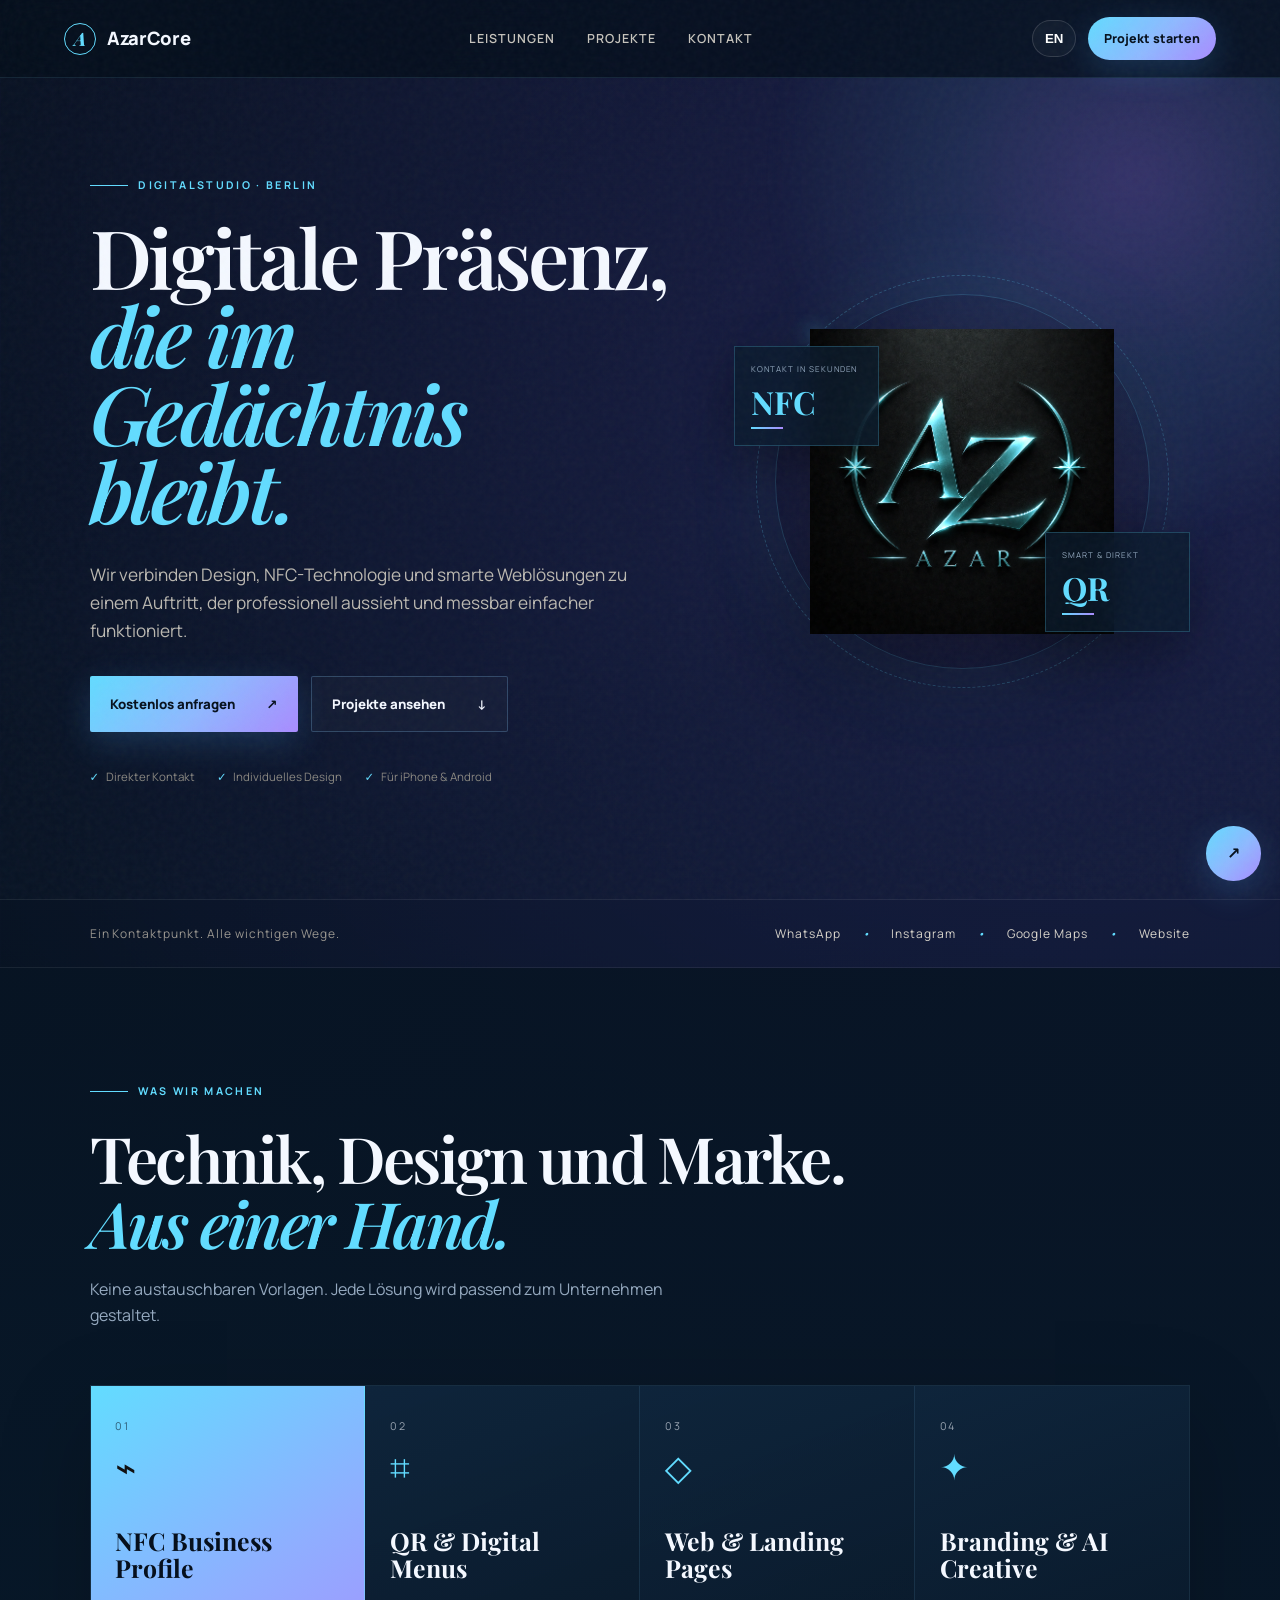
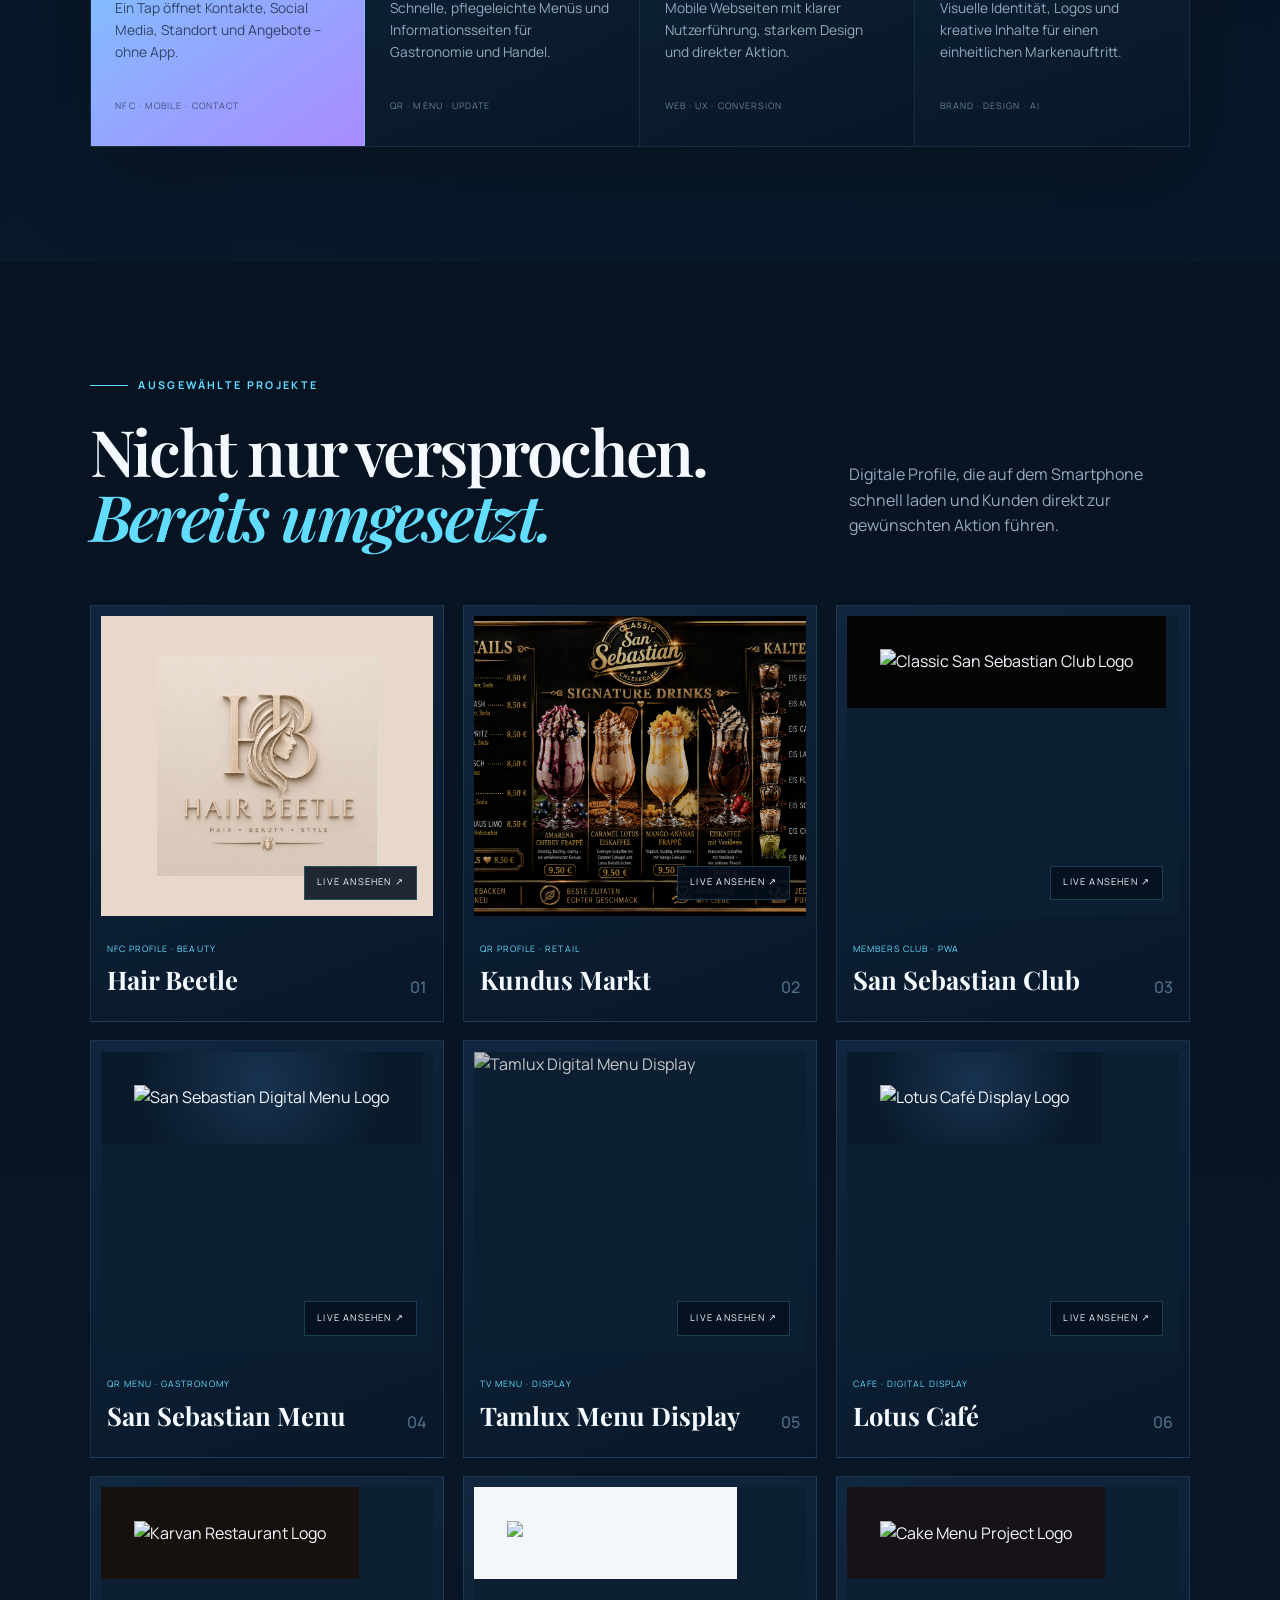
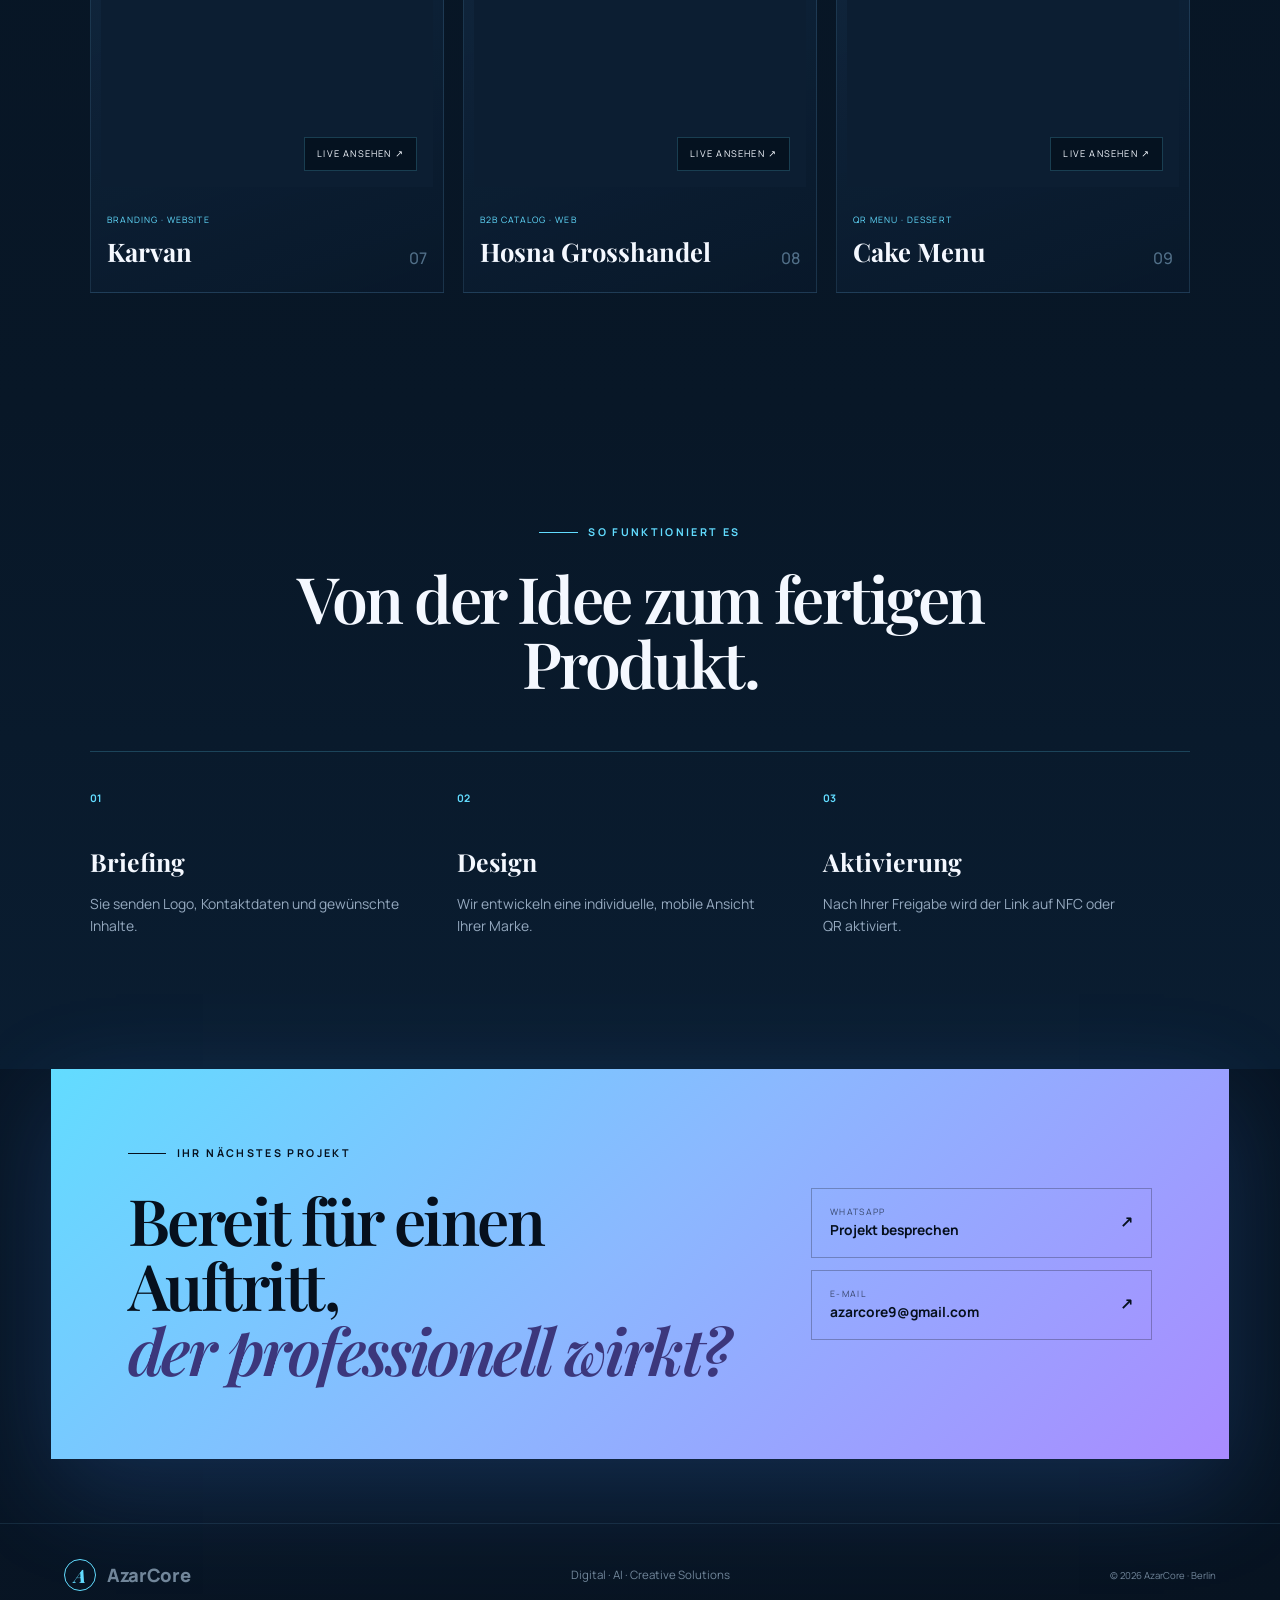
==== commit 655fcd35: "Add spectrum theme and full project showcase" ====
--- a/index.html
+++ b/index.html
@@ -3,7 +3,7 @@
 <head>
   <meta charset="UTF-8">
   <meta name="viewport" content="width=device-width,initial-scale=1">
-  <meta name="theme-color" content="#070707">
+  <meta name="theme-color" content="#07111f">
   <meta name="description" content="AzarCore entwickelt digitale NFC-Profile, QR-Systeme, Webseiten und kreative Markenauftritte für Unternehmen in Berlin.">
   <title>AzarCore | Digital. Smart. Unverwechselbar.</title>
   <link rel="preconnect" href="https://fonts.googleapis.com">
@@ -99,8 +99,8 @@
         <div><p class="kicker"><span></span><span data-i18n="workKicker">AUSGEWÄHLTE PROJEKTE</span></p><h2 data-i18n="workTitle">Nicht nur versprochen.<br><em>Bereits umgesetzt.</em></h2></div>
         <p data-i18n="workLead">Digitale Profile, die auf dem Smartphone schnell laden und Kunden direkt zur gewünschten Aktion führen.</p>
       </div>
-      <div class="work-grid">
-        <a class="project project-featured" href="hair-beetle/" target="_blank">
+      <div class="work-grid portfolio-showcase">
+        <a class="project" href="hair-beetle/" target="_blank">
           <div class="project-image hair-project"><img src="hair-beetle/hair-beetle-logo.jpeg" alt="Hair Beetle NFC Profil"><span data-i18n="openProject">LIVE ANSEHEN ↗</span></div>
           <div class="project-meta"><div><small>NFC PROFILE · BEAUTY</small><h3>Hair Beetle</h3></div><b>01</b></div>
         </a>
@@ -108,10 +108,34 @@
           <div class="project-image kundus-project"><img src="images/portfolio1.jpg" alt="Kundus Markt digitales Profil"><span data-i18n="openProject">LIVE ANSEHEN ↗</span></div>
           <div class="project-meta"><div><small>QR PROFILE · RETAIL</small><h3>Kundus Markt</h3></div><b>02</b></div>
         </a>
-        <article class="project product-project">
-          <div class="project-image"><img src="images/nfc-card.jpg" alt="AzarCore NFC Business Card"></div>
-          <div class="project-meta"><div><small>NFC PRODUCT · CONTACT</small><h3 data-i18n="nfcCardTitle">Smart Business Card</h3></div><b>03</b></div>
-        </article>
+        <a class="project" href="https://azarqrcod.github.io/Classic-San-SebastianClub/" target="_blank" rel="noopener">
+          <div class="project-image logo-project classic-project"><img src="https://raw.githubusercontent.com/azarqrcod/Classic-San-SebastianClub/main/logo.png" alt="Classic San Sebastian Club Logo"><span data-i18n="openProject">LIVE ANSEHEN ↗</span></div>
+          <div class="project-meta"><div><small>MEMBERS CLUB · PWA</small><h3>San Sebastian Club</h3></div><b>03</b></div>
+        </a>
+        <a class="project" href="https://azarqrcod.github.io/san-sebastian-menu/" target="_blank" rel="noopener">
+          <div class="project-image logo-project"><img src="https://raw.githubusercontent.com/azarqrcod/san-sebastian-menu/main/assets/images/logo.png" alt="San Sebastian Digital Menu Logo"><span data-i18n="openProject">LIVE ANSEHEN ↗</span></div>
+          <div class="project-meta"><div><small>QR MENU · GASTRONOMY</small><h3>San Sebastian Menu</h3></div><b>04</b></div>
+        </a>
+        <a class="project" href="https://azarqrcod.github.io/tamlux-menu-display/" target="_blank" rel="noopener">
+          <div class="project-image"><img src="https://raw.githubusercontent.com/azarqrcod/tamlux-menu-display/main/images/menu1.png" alt="Tamlux Digital Menu Display"><span data-i18n="openProject">LIVE ANSEHEN ↗</span></div>
+          <div class="project-meta"><div><small>TV MENU · DISPLAY</small><h3>Tamlux Menu Display</h3></div><b>05</b></div>
+        </a>
+        <a class="project" href="https://azarqrcod.github.io/LOTUS-CAFE-DISPLAY/" target="_blank" rel="noopener">
+          <div class="project-image logo-project"><img src="https://raw.githubusercontent.com/azarqrcod/LOTUS-CAFE-DISPLAY/main/logo-cinematic-gold.png" alt="Lotus Café Display Logo"><span data-i18n="openProject">LIVE ANSEHEN ↗</span></div>
+          <div class="project-meta"><div><small>CAFE · DIGITAL DISPLAY</small><h3>Lotus Café</h3></div><b>06</b></div>
+        </a>
+        <a class="project" href="https://azarqrcod.github.io/Karvan/" target="_blank" rel="noopener">
+          <div class="project-image logo-project karvan-project"><img src="https://raw.githubusercontent.com/azarqrcod/Karvan/main/logo-karvan.PNG" alt="Karvan Restaurant Logo"><span data-i18n="openProject">LIVE ANSEHEN ↗</span></div>
+          <div class="project-meta"><div><small>BRANDING · WEBSITE</small><h3>Karvan</h3></div><b>07</b></div>
+        </a>
+        <a class="project" href="https://azarqrcod.github.io/hosna-grosshandel/" target="_blank" rel="noopener">
+          <div class="project-image logo-project hosna-project"><img src="https://raw.githubusercontent.com/azarqrcod/hosna-grosshandel/main/assets/logo.png" alt="Hosna Grosshandel Logo"><span data-i18n="openProject">LIVE ANSEHEN ↗</span></div>
+          <div class="project-meta"><div><small>B2B CATALOG · WEB</small><h3>Hosna Grosshandel</h3></div><b>08</b></div>
+        </a>
+        <a class="project" href="https://azarqrcod.github.io/cake/" target="_blank" rel="noopener">
+          <div class="project-image logo-project cake-project"><img src="https://raw.githubusercontent.com/azarqrcod/cake/main/logo-max-king.PNG" alt="Cake Menu Project Logo"><span data-i18n="openProject">LIVE ANSEHEN ↗</span></div>
+          <div class="project-meta"><div><small>QR MENU · DESSERT</small><h3>Cake Menu</h3></div><b>09</b></div>
+        </a>
       </div>
     </section>
 
--- a/style.css
+++ b/style.css
@@ -26,3 +26,46 @@
 @media(max-width:1000px){.desktop-nav{display:none}.hero{grid-template-columns:1fr;padding-top:8.5rem}.hero-visual{min-height:420px}.logo-stage{width:min(72vw,360px)}.service-grid{grid-template-columns:repeat(2,1fr)}.service-card:nth-child(2){border-right:0}.service-card{border-bottom:1px solid rgba(255,255,255,.09)}.section-heading.split{grid-template-columns:1fr}.work-grid{grid-template-columns:1fr 1fr}.project-featured{grid-column:span 2;grid-row:auto}.project-featured .project-image{height:560px}.contact{grid-template-columns:1fr}}
 @media(max-width:640px){.topbar{height:68px}.nav-cta{display:none}.hero{padding-inline:1.15rem;gap:1rem}.hero-visual{min-height:350px}.float-card{width:122px;padding:.75rem}.card-one{left:-.3rem}.card-two{right:-.3rem}.proof{align-items:flex-start;flex-direction:column}.proof div{gap:.7rem}.section{padding-inline:1.15rem}.service-grid{grid-template-columns:1fr}.service-card{min-height:300px;border-right:0}.section-heading.split{gap:1rem}.work-grid{grid-template-columns:1fr}.project-featured{grid-column:auto}.project-featured .project-image,.project-image{height:390px}.steps{grid-template-columns:1fr}.steps li{border-bottom:1px solid rgba(255,255,255,.08)}.contact{margin:0 0 2rem;padding:3.5rem 1.2rem;gap:2.2rem}footer{flex-direction:column;text-align:center}.trust-row{gap:.7rem}.hero-buttons .button{width:100%}}
 @media(prefers-reduced-motion:reduce){*{animation:none!important;scroll-behavior:auto!important}.reveal{opacity:1;transform:none}}
+
+/* AzarCore Spectrum identity */
+:root{--gold:#62dcff;--gold2:#a98bff;--black:#06101d;--panel:#0a1727;--panel2:#102238;--white:#f4f8ff;--muted:#95a9bf;--line:rgba(98,220,255,.22)}
+html{background:#06101d}
+body{background:radial-gradient(circle at 85% 7%,rgba(118,83,255,.18),transparent 28%),radial-gradient(circle at 8% 38%,rgba(42,196,255,.11),transparent 25%),linear-gradient(145deg,#06101d 0%,#09182a 48%,#071321 100%)}
+.topbar{background:rgba(5,15,27,.78);border-color:rgba(136,214,255,.11);backdrop-filter:blur(22px)}
+.lang{background:rgba(255,255,255,.035)}
+.nav-cta,.button.primary,.whatsapp-float{background:linear-gradient(135deg,#62dcff 0%,#8fb8ff 54%,#a98bff 100%);color:#06101d;box-shadow:0 10px 34px rgba(77,170,255,.2)}
+.button.ghost{border-color:rgba(137,207,255,.24);background:rgba(255,255,255,.025)}
+.hero-glow{width:48rem;height:48rem;background:radial-gradient(circle,rgba(169,139,255,.2),rgba(98,220,255,.08) 36%,transparent 68%);filter:blur(12px)}
+.logo-stage{background:radial-gradient(circle,rgba(98,220,255,.13),rgba(169,139,255,.08) 45%,transparent 68%)}
+.logo-stage:before{box-shadow:0 0 100px rgba(98,220,255,.11)}
+.logo-stage img{filter:drop-shadow(0 25px 55px rgba(0,0,0,.55)) hue-rotate(145deg) saturate(.72) brightness(1.2)}
+.orbit{border-color:rgba(98,220,255,.26)}
+.float-card{background:rgba(10,27,45,.73);backdrop-filter:blur(17px);box-shadow:0 18px 50px rgba(0,0,0,.3)}
+.float-card small{color:#94a9bf}.float-card i{background:linear-gradient(90deg,var(--gold),var(--gold2))}
+.services{background:linear-gradient(180deg,rgba(7,20,35,.86),rgba(8,24,41,.97))}
+.service-grid{border-color:rgba(132,210,255,.12);box-shadow:0 30px 90px rgba(0,0,0,.2)}
+.service-card{border-color:rgba(132,210,255,.1);background:linear-gradient(160deg,rgba(17,42,67,.72),rgba(8,23,39,.84))}
+.service-card:hover{background:linear-gradient(160deg,rgba(26,57,88,.92),rgba(16,34,57,.96))}
+.service-card.accent{background:linear-gradient(145deg,#62dcff,#8faeff 55%,#a98bff);color:#06101d}
+.service-card p{color:#93a9bf}.service-card.accent p{color:rgba(4,18,32,.68)}
+.service-card small{color:#688198}.service-card.accent small{color:rgba(4,18,32,.58)}
+.work{background:linear-gradient(180deg,#071321,#081727)}
+.work-grid.portfolio-showcase{grid-template-columns:repeat(3,1fr);gap:1.15rem}
+.portfolio-showcase .project{padding:.65rem;background:linear-gradient(160deg,rgba(20,45,72,.74),rgba(8,24,42,.9));border:1px solid rgba(129,210,255,.13);transition:.3s}
+.portfolio-showcase .project:hover{transform:translateY(-6px);border-color:rgba(98,220,255,.4);box-shadow:0 20px 60px rgba(0,0,0,.26)}
+.portfolio-showcase .project-image{height:300px;background:#0c1e32}
+.portfolio-showcase .project-image img{filter:saturate(.72) contrast(1.05) brightness(.78)}
+.portfolio-showcase .hair-project img{object-fit:contain;padding:12%;background:#e7d8cb;filter:none}
+.portfolio-showcase .logo-project img{object-fit:contain;padding:10%;background:radial-gradient(circle at 50% 30%,#18334f,#091a2c 72%);filter:none}
+.portfolio-showcase .classic-project img{background:#050505}.portfolio-showcase .karvan-project img{background:#17110d}.portfolio-showcase .hosna-project img{background:#f4f7f9}.portfolio-showcase .cake-project img{background:#171218}
+.portfolio-showcase .project:hover img{transform:scale(1.035);filter:saturate(.95) contrast(1.05) brightness(.88)}
+.portfolio-showcase .hair-project:hover img,.portfolio-showcase .logo-project:hover img{filter:none}
+.portfolio-showcase .project-image span{background:rgba(5,17,30,.88)}
+.portfolio-showcase .project-meta{padding:1.1rem .35rem .65rem;border:0}
+.portfolio-showcase .project-meta b{color:#527089}
+.process{background:linear-gradient(180deg,#081727,#0a1d31)}
+.contact{background:linear-gradient(135deg,#62dcff 0%,#8bb8ff 48%,#a98bff 100%);color:#06101d;box-shadow:0 30px 100px rgba(64,143,255,.2)}
+.contact .kicker{color:#06101d}.contact .kicker>span:first-child{background:#06101d}.contact h2 em{color:#3c377c}
+footer{border-color:rgba(132,210,255,.11);color:#71869a}
+@media(max-width:1000px){.work-grid.portfolio-showcase{grid-template-columns:repeat(2,1fr)}}
+@media(max-width:640px){.work-grid.portfolio-showcase{grid-template-columns:1fr}.portfolio-showcase .project-image{height:360px}}
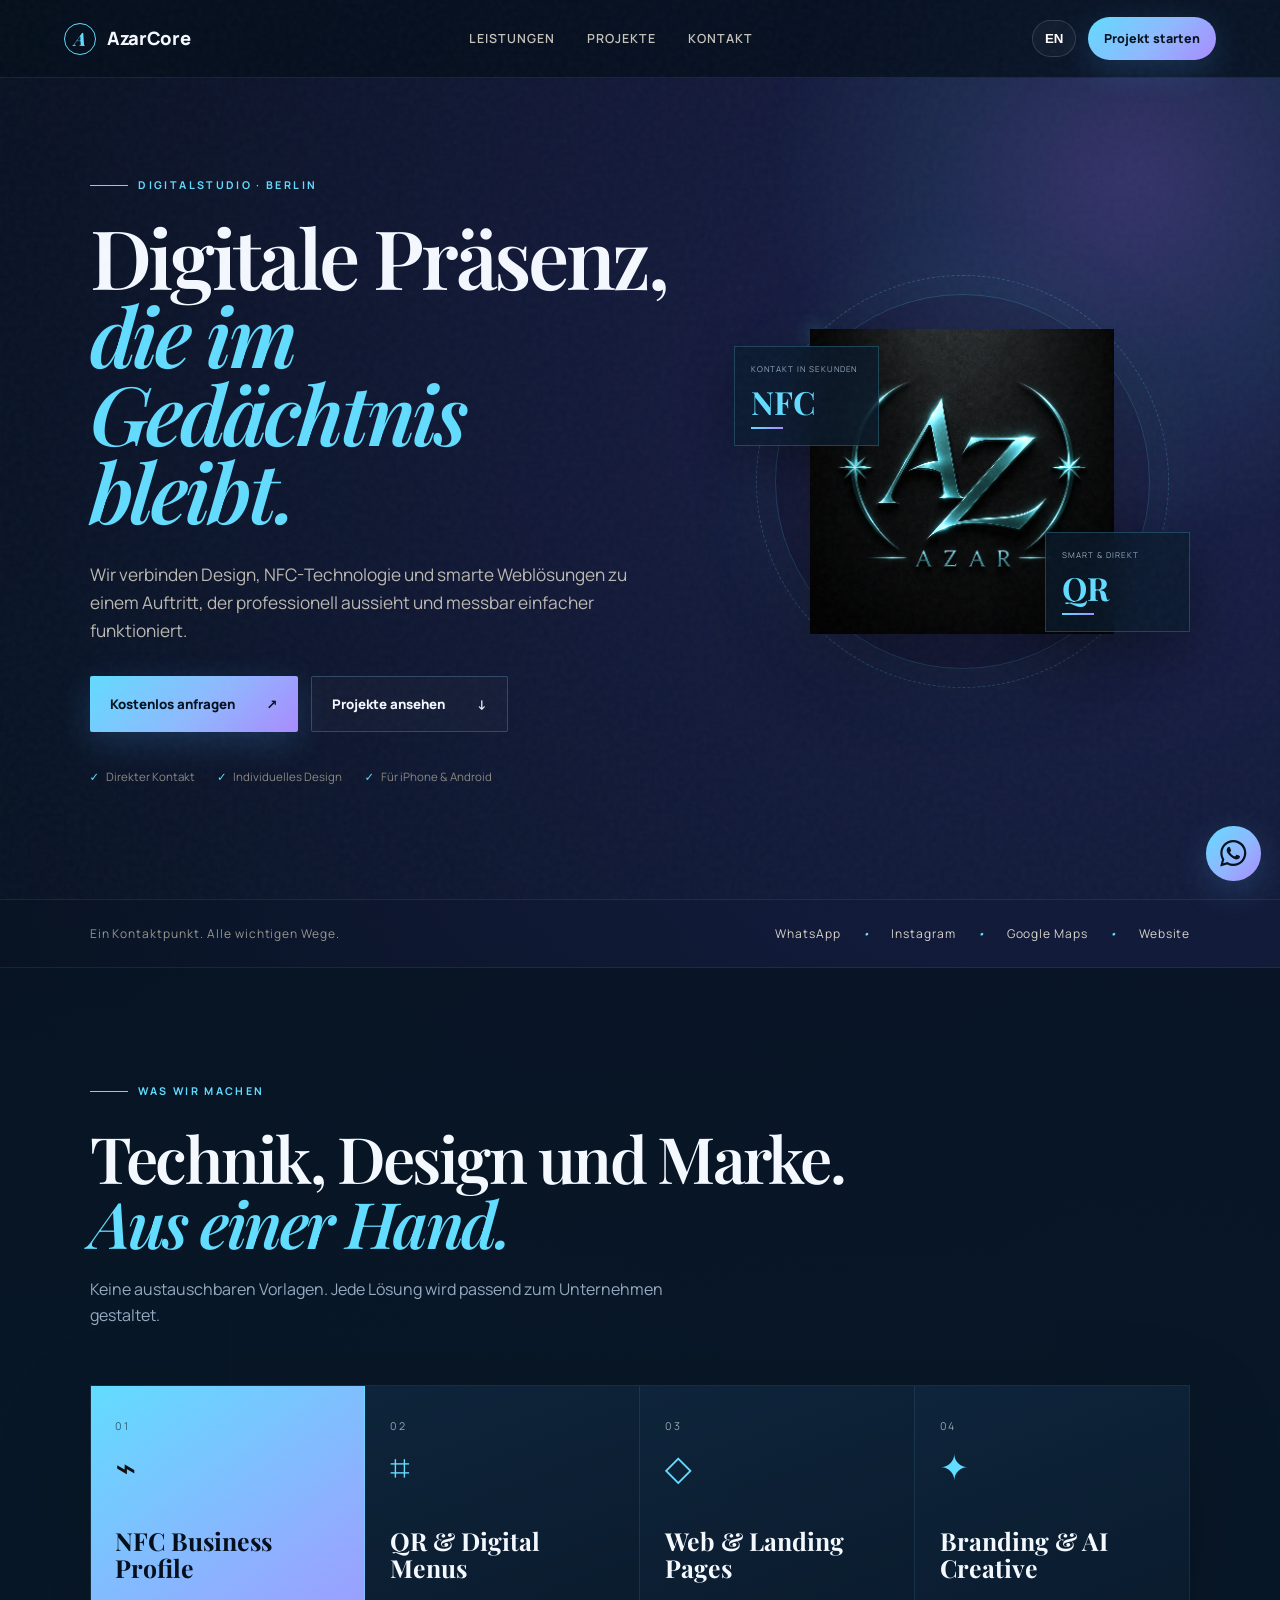
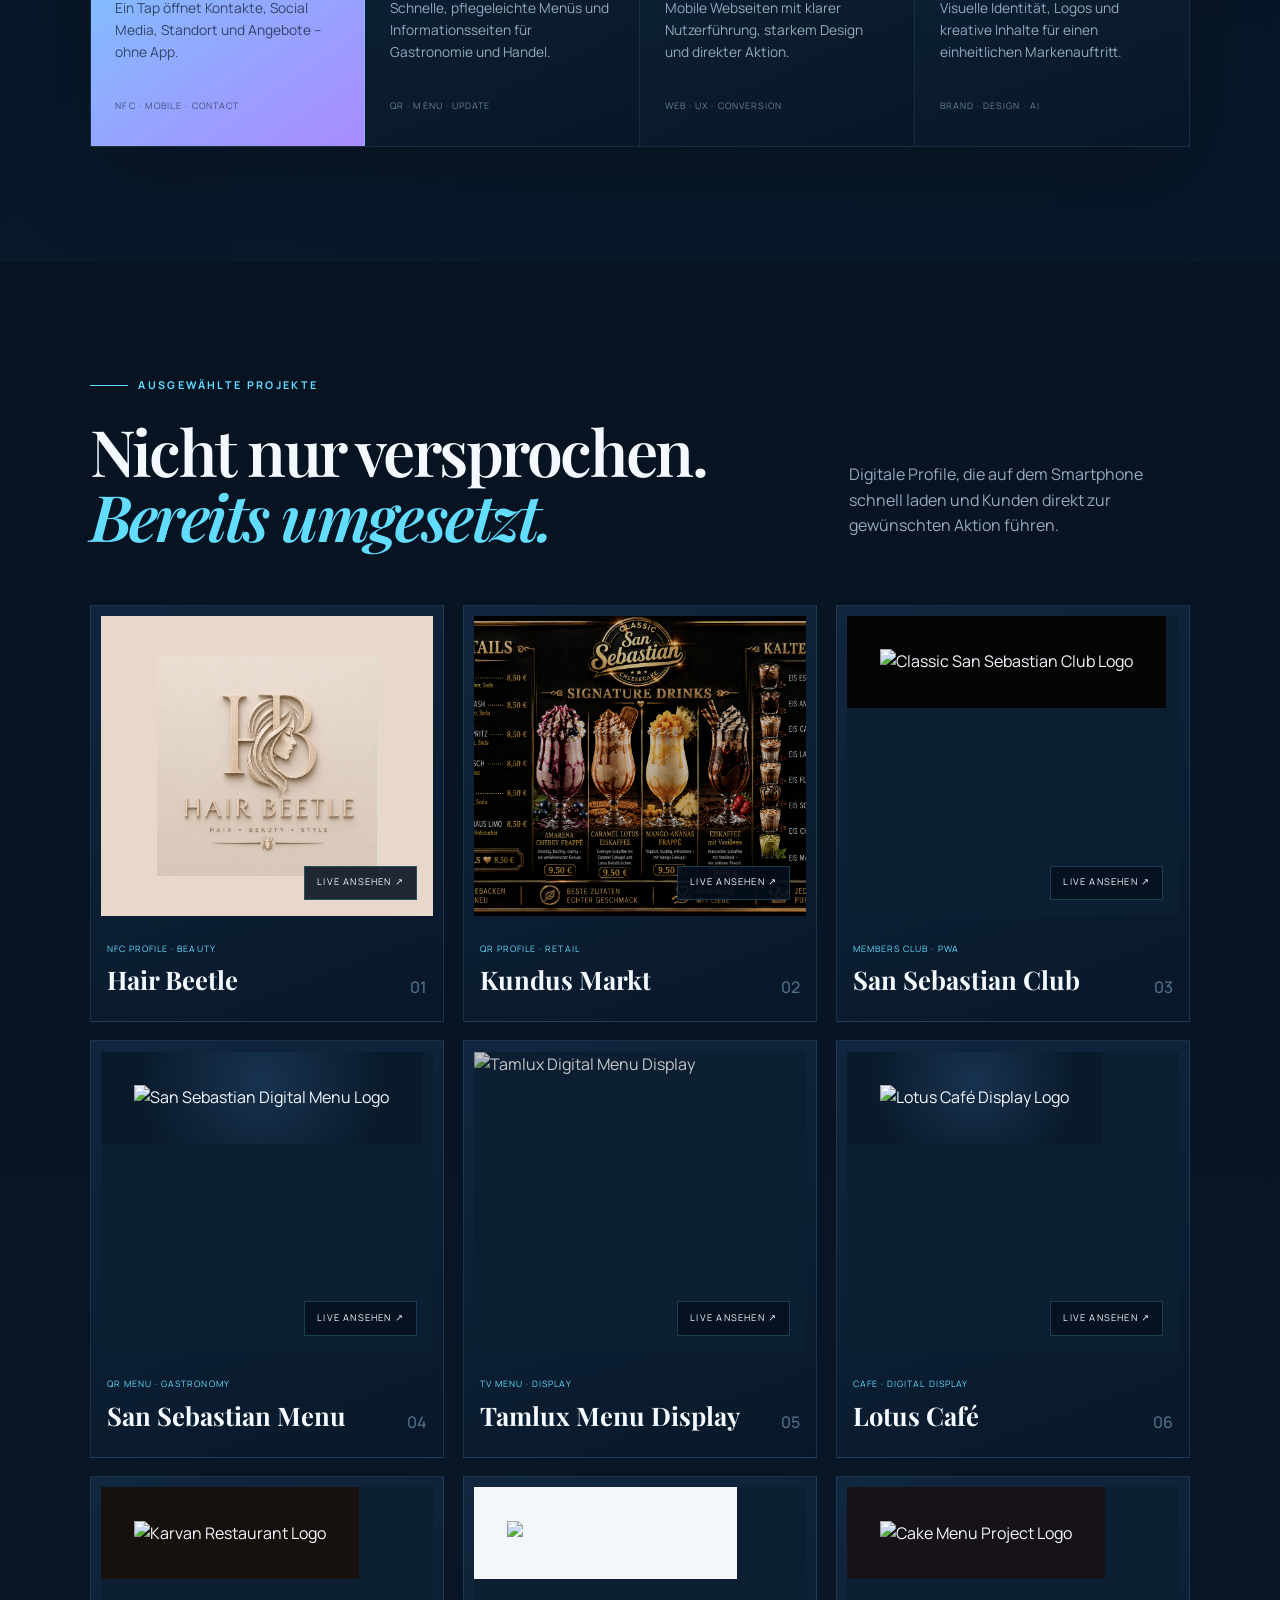
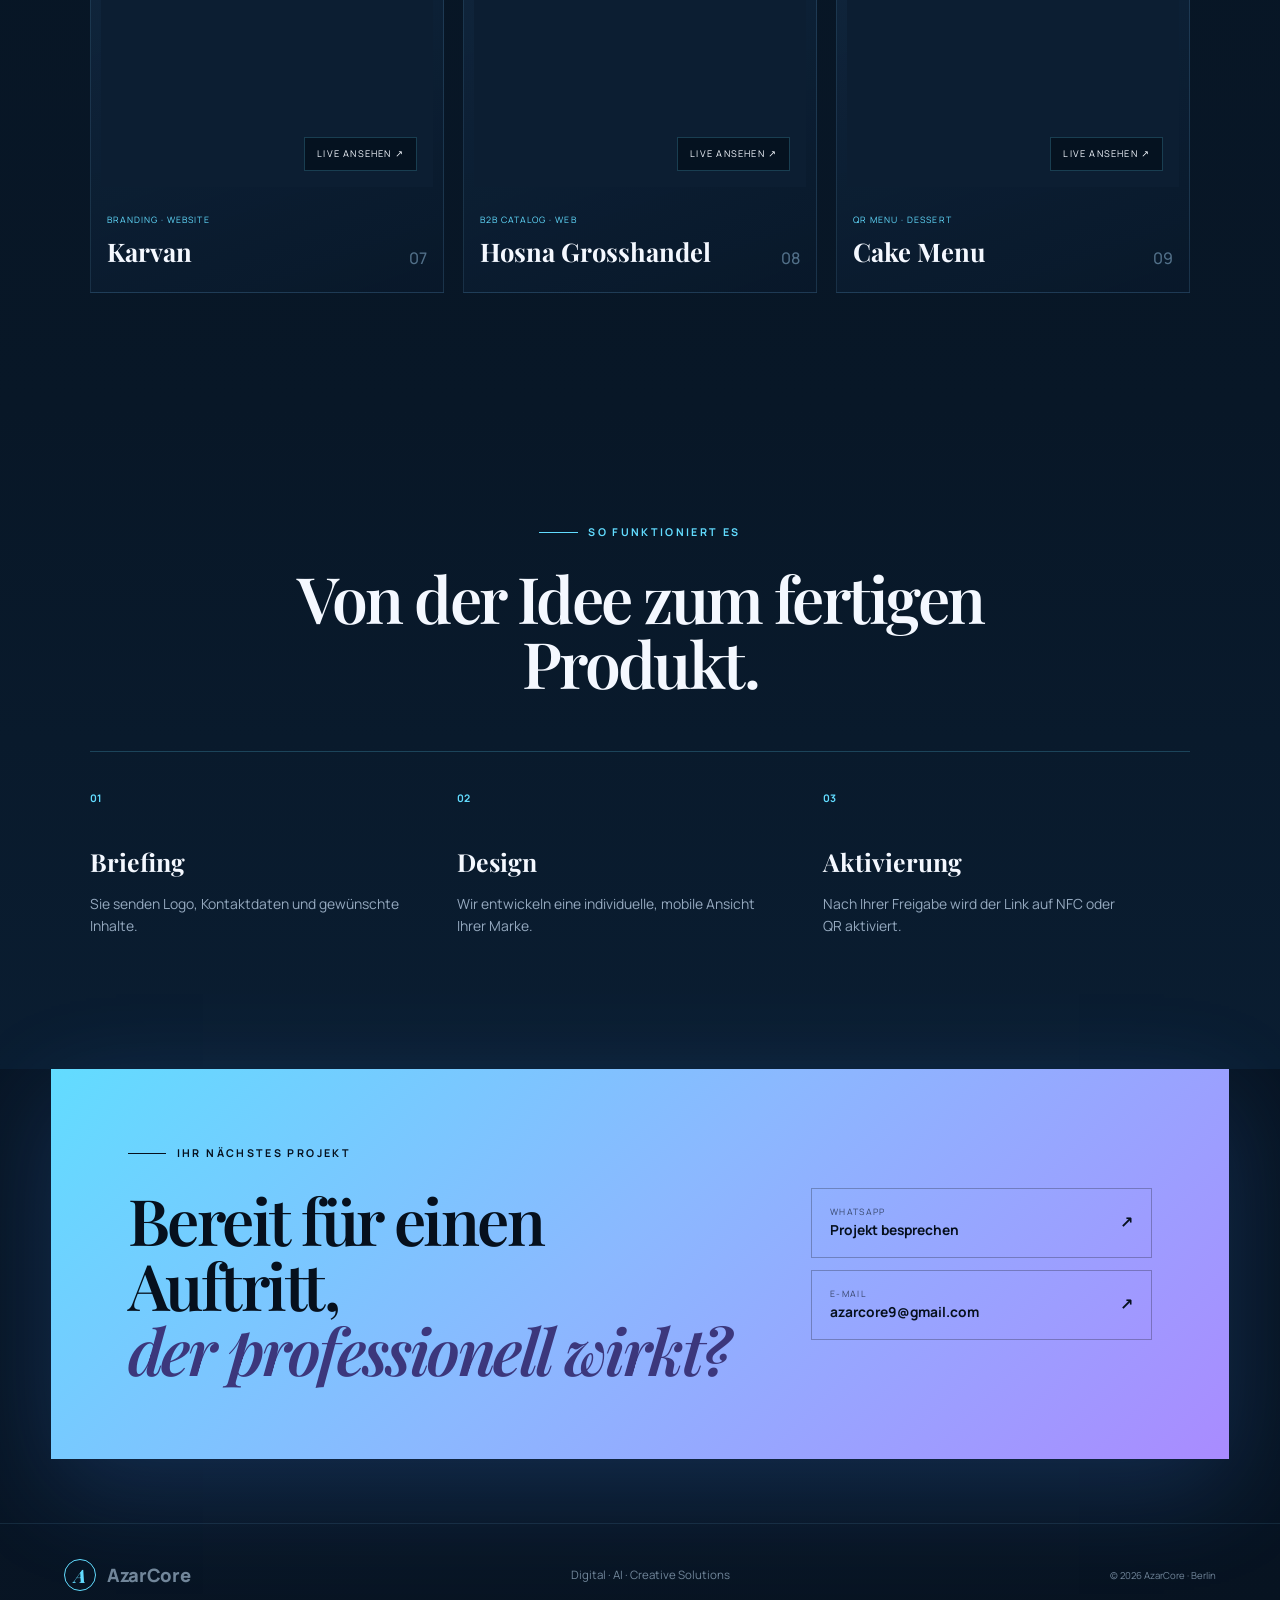
==== commit 40247e3c: "Use WhatsApp icon for contact button" ====
--- a/index.html
+++ b/index.html
@@ -168,7 +168,9 @@
     <p data-i18n="footerText">Digital · AI · Creative Solutions</p>
     <small>© 2026 AzarCore · Berlin</small>
   </footer>
-  <a class="whatsapp-float" href="https://wa.me/491776699290" target="_blank" rel="noopener" aria-label="AzarCore über WhatsApp kontaktieren"><span>↗</span></a>
+  <a class="whatsapp-float" href="https://wa.me/491776699290" target="_blank" rel="noopener" aria-label="AzarCore über WhatsApp kontaktieren">
+    <svg viewBox="0 0 24 24" aria-hidden="true"><path d="M20.52 3.48A11.82 11.82 0 0 0 12.1 0C5.57 0 .27 5.3.27 11.82c0 2.08.54 4.11 1.57 5.9L.17 24l6.43-1.69a11.82 11.82 0 0 0 5.5 1.4h.01c6.52 0 11.82-5.3 11.82-11.82 0-3.16-1.21-6.13-3.41-8.41Zm-8.41 18.23h-.01a9.79 9.79 0 0 1-4.99-1.37l-.36-.22-3.82 1 1.02-3.72-.24-.38a9.81 9.81 0 1 1 8.4 4.69Zm5.38-7.34c-.3-.15-1.75-.86-2.02-.96-.27-.1-.47-.15-.67.15-.2.29-.76.96-.93 1.16-.17.2-.34.22-.63.07-.3-.15-1.25-.46-2.38-1.47a8.95 8.95 0 0 1-1.65-2.05c-.17-.3-.02-.45.13-.6.13-.13.3-.34.44-.51.15-.17.2-.3.3-.49.1-.2.05-.37-.03-.52-.07-.15-.66-1.6-.91-2.19-.24-.58-.48-.5-.67-.51h-.57c-.2 0-.52.07-.79.37-.27.3-1.04 1.01-1.04 2.47s1.06 2.87 1.21 3.06c.15.2 2.09 3.19 5.06 4.47.71.3 1.26.49 1.69.63.71.23 1.35.2 1.86.12.57-.09 1.75-.72 2-1.41.25-.69.25-1.28.17-1.41-.07-.12-.27-.2-.56-.34Z"/></svg>
+  </a>
   <script src="script.js"></script>
 </body>
 </html>
--- a/style.css
+++ b/style.css
@@ -69,3 +69,4 @@
 footer{border-color:rgba(132,210,255,.11);color:#71869a}
 @media(max-width:1000px){.work-grid.portfolio-showcase{grid-template-columns:repeat(2,1fr)}}
 @media(max-width:640px){.work-grid.portfolio-showcase{grid-template-columns:1fr}.portfolio-showcase .project-image{height:360px}}
+.whatsapp-float svg{width:1.65rem;height:1.65rem;fill:currentColor}
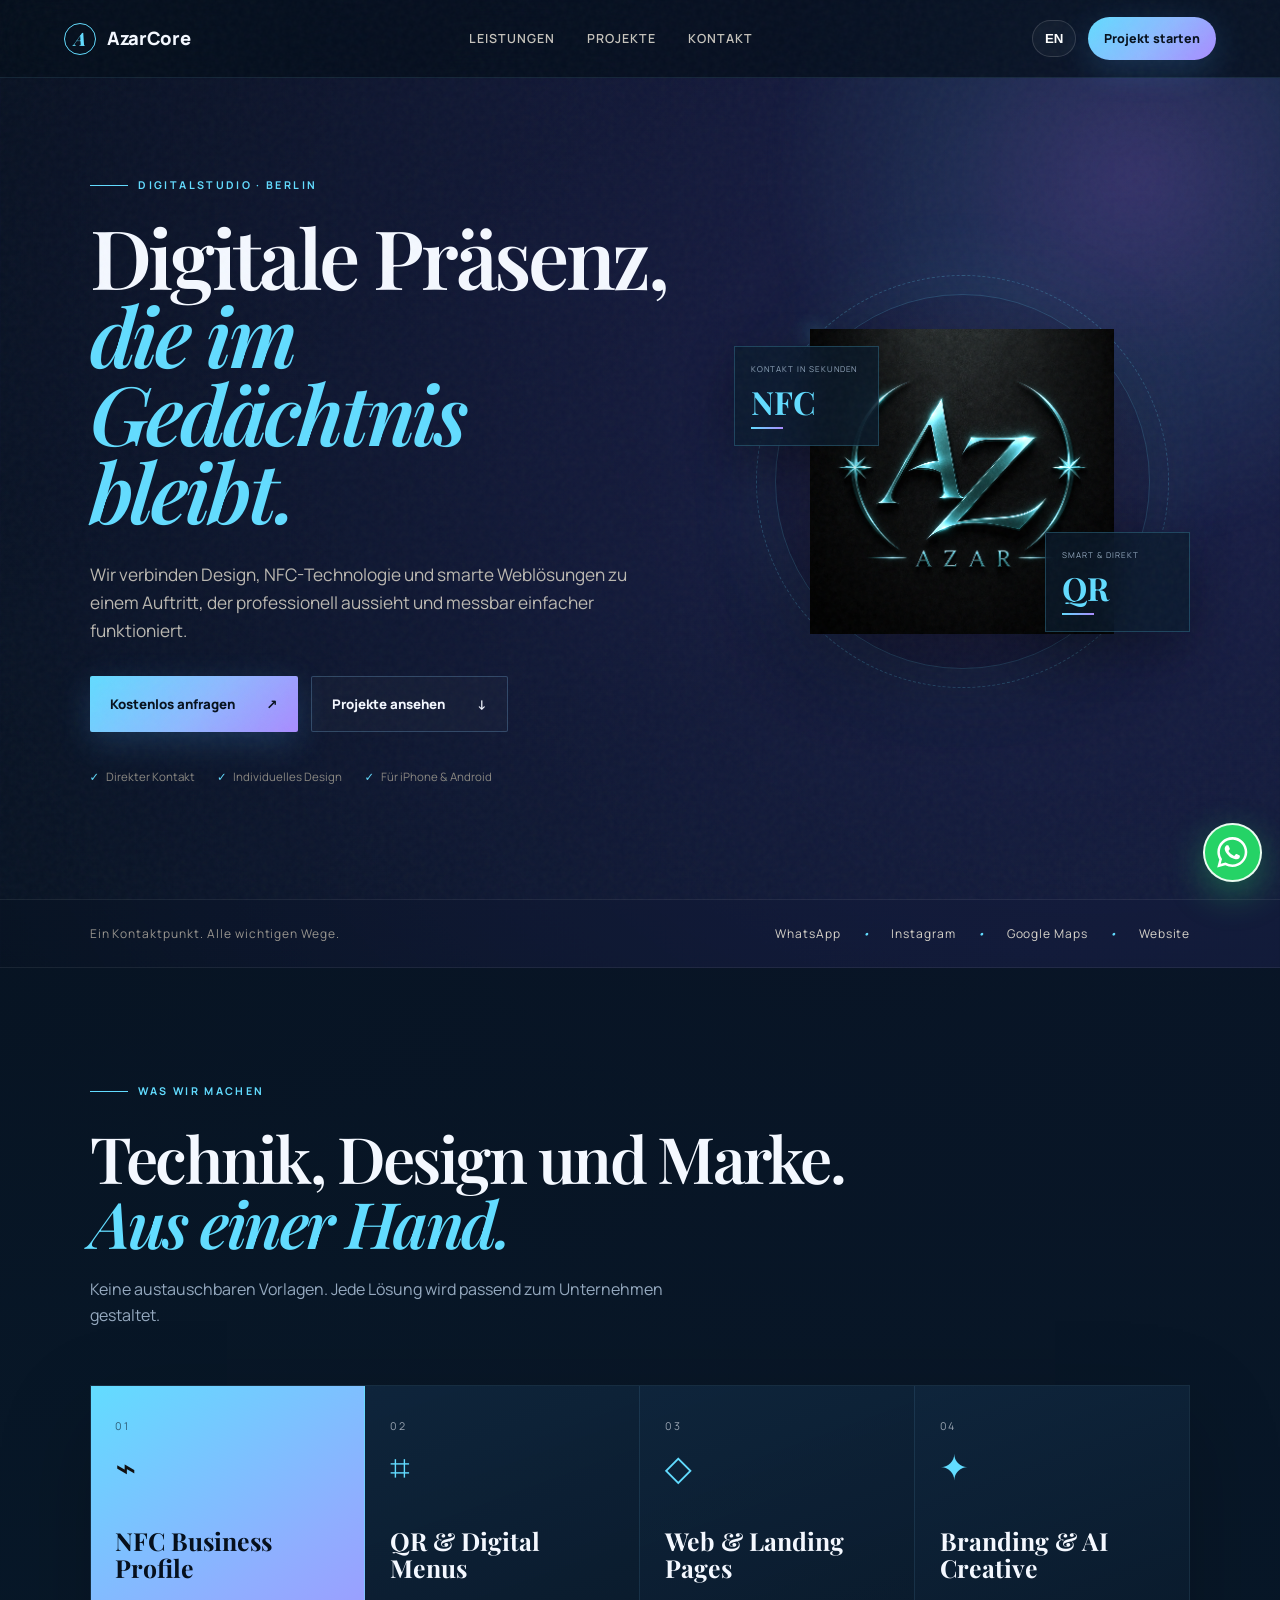
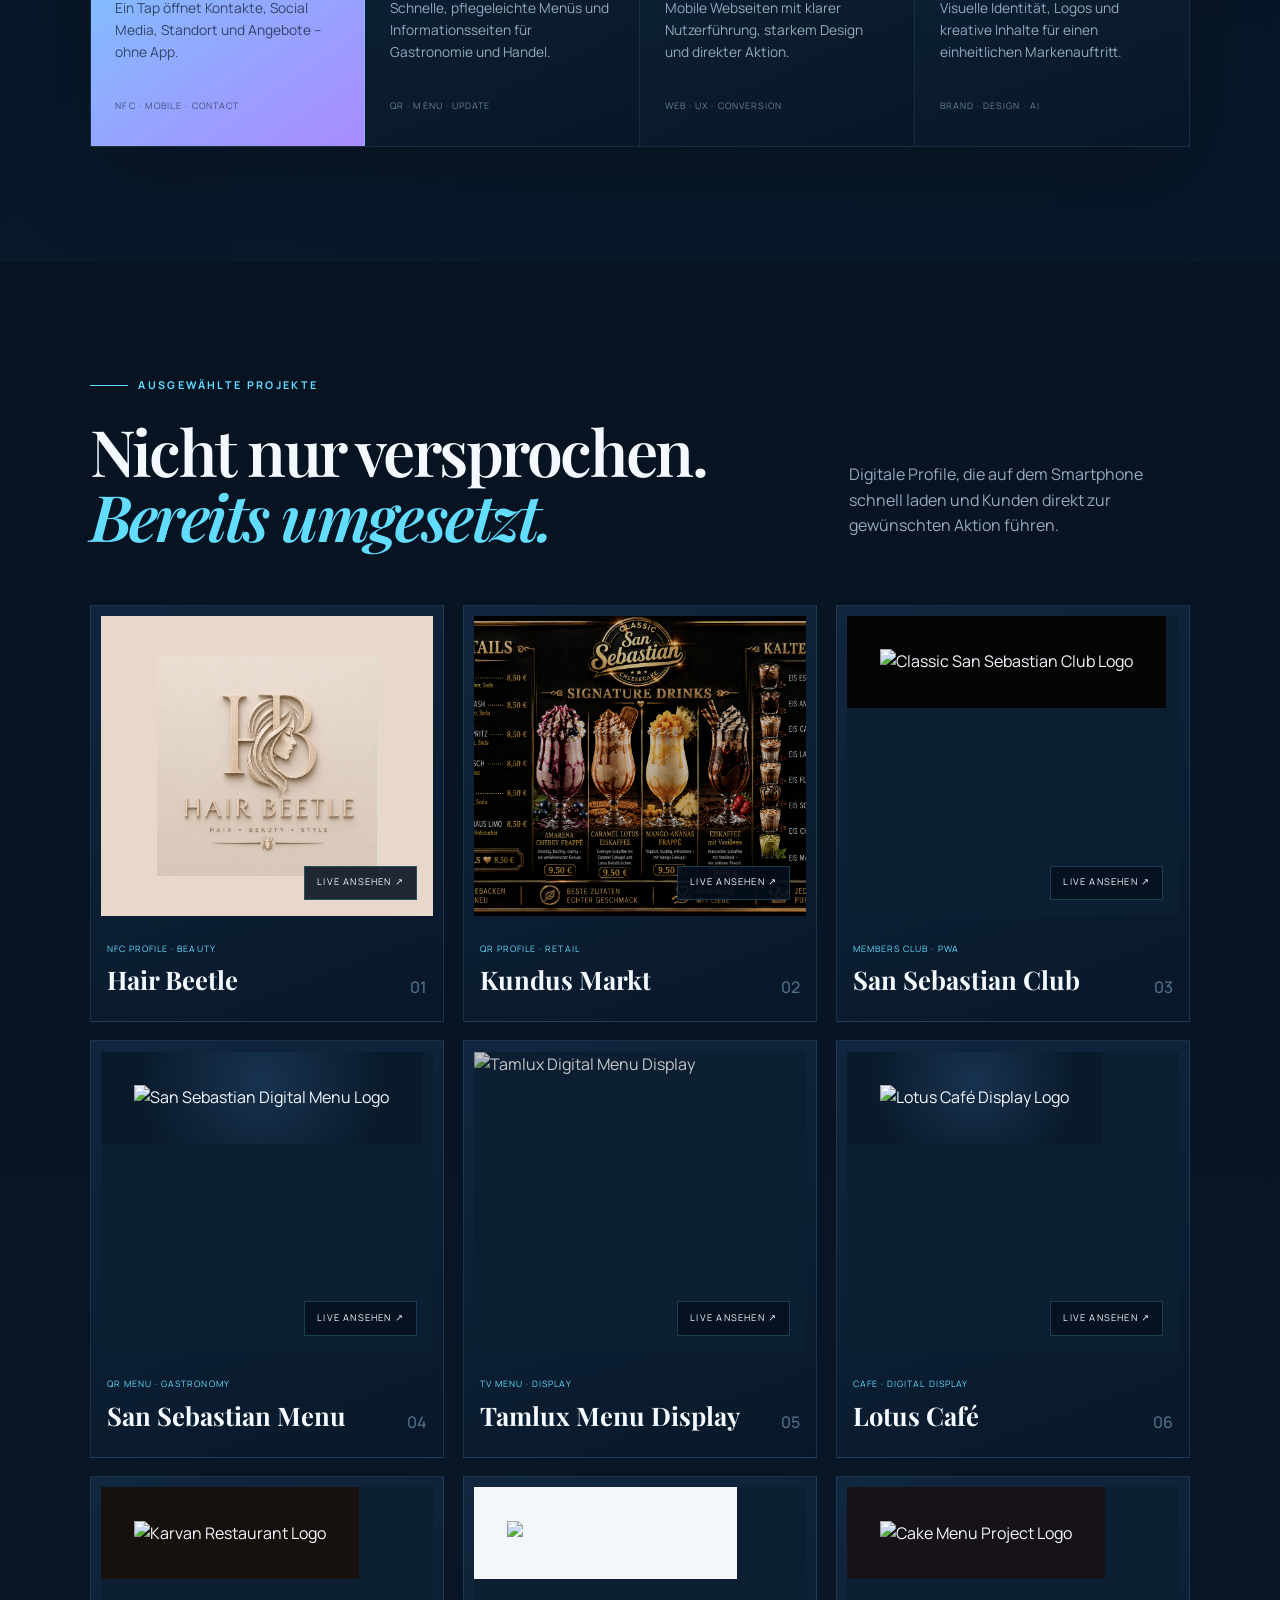
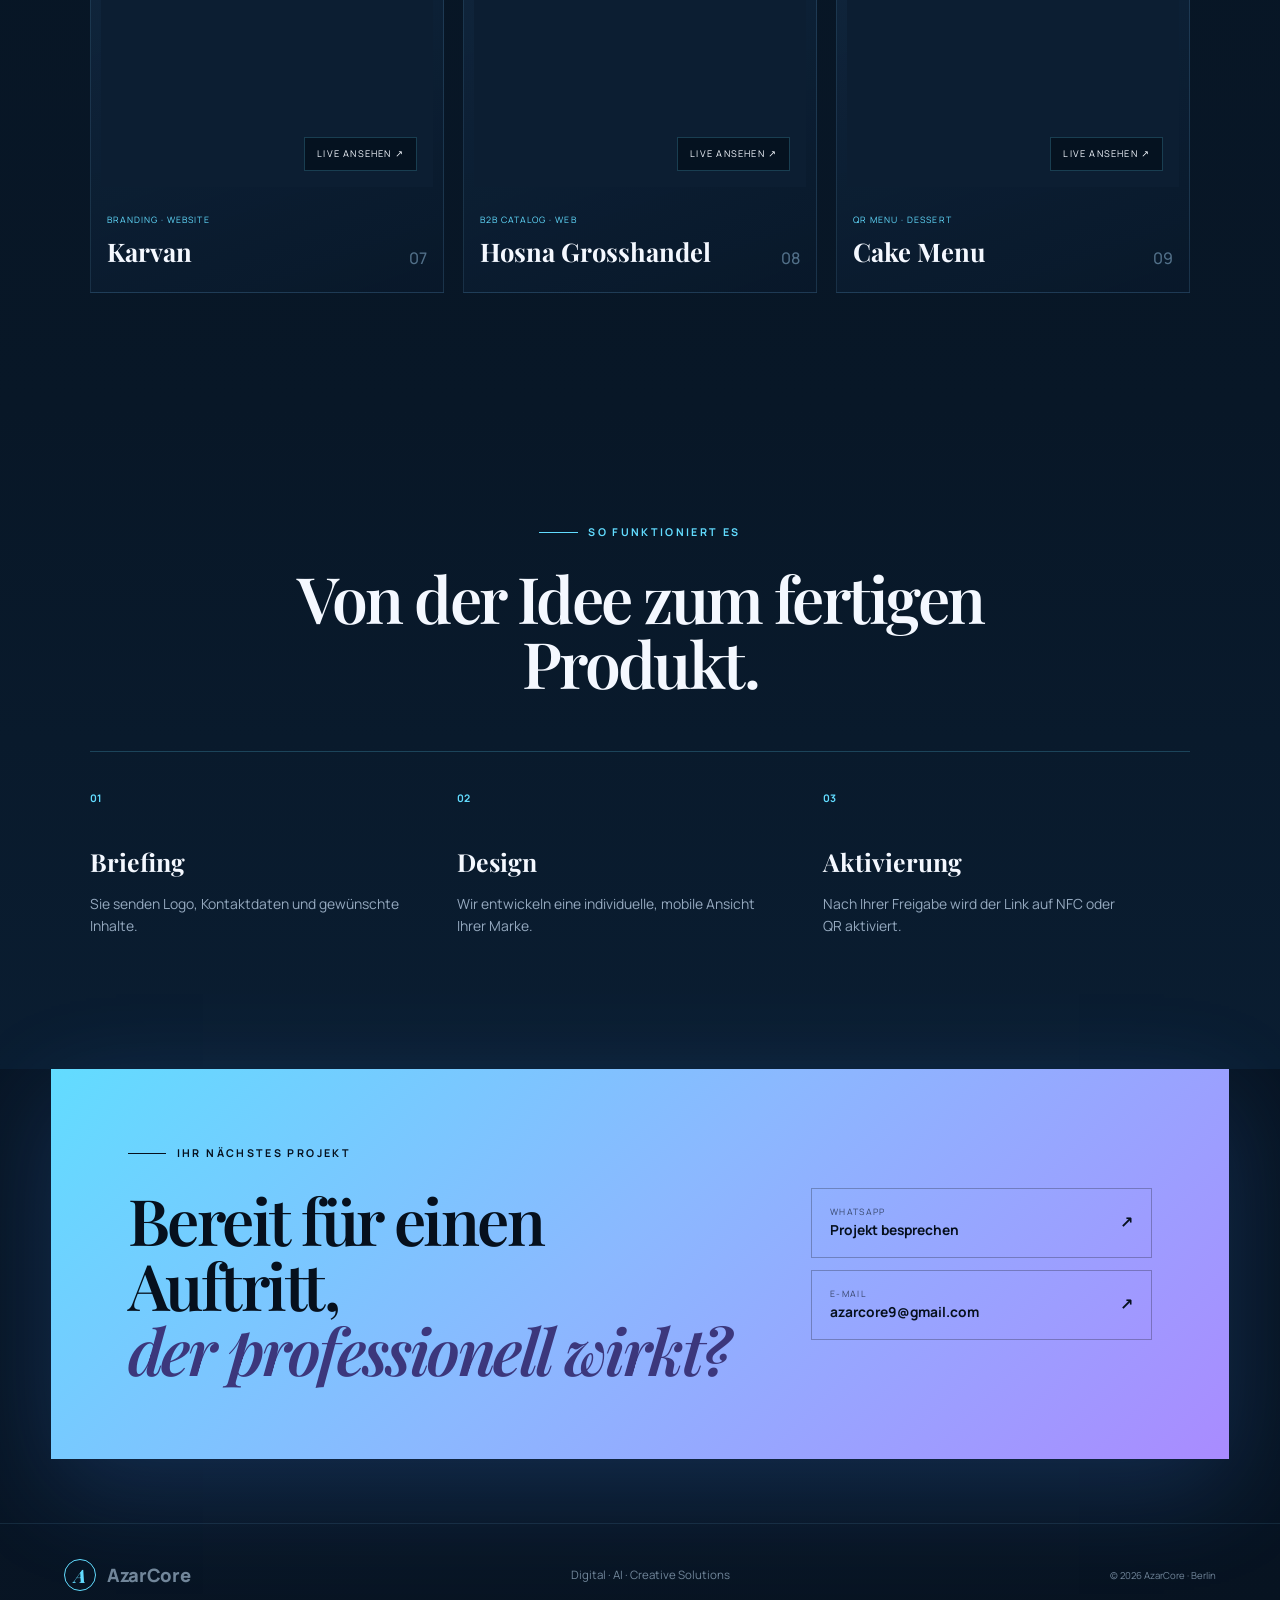
==== commit 38a4b7d8: "Add Persian language and WhatsApp floating icon" ====
--- a/index.html
+++ b/index.html
@@ -157,7 +157,7 @@
         <h2 data-i18n="contactTitle">Bereit für einen Auftritt,<br><em>der professionell wirkt?</em></h2>
       </div>
       <div class="contact-actions">
-        <a href="https://wa.me/491776699290?text=Hallo%20AzarCore%2C%20ich%20m%C3%B6chte%20mein%20Projekt%20besprechen." target="_blank" rel="noopener"><span><small>WHATSAPP</small><strong>Projekt besprechen</strong></span><b>↗</b></a>
+        <a href="https://wa.me/491776699290?text=Hallo%20AzarCore%2C%20ich%20m%C3%B6chte%20mein%20Projekt%20besprechen." target="_blank" rel="noopener"><span><small>WHATSAPP</small><strong data-i18n="contactWhatsapp">Projekt besprechen</strong></span><b>↗</b></a>
         <a href="mailto:azarcore9@gmail.com"><span><small>E-MAIL</small><strong>azarcore9@gmail.com</strong></span><b>↗</b></a>
       </div>
     </section>
@@ -168,7 +168,7 @@
     <p data-i18n="footerText">Digital · AI · Creative Solutions</p>
     <small>© 2026 AzarCore · Berlin</small>
   </footer>
-  <a class="whatsapp-float" href="https://wa.me/491776699290" target="_blank" rel="noopener" aria-label="AzarCore über WhatsApp kontaktieren">
+  <a class="whatsapp-float" href="https://wa.me/491776699290" target="_blank" rel="noopener" aria-label="AzarCore über WhatsApp kontaktieren" title="WhatsApp">
     <svg viewBox="0 0 24 24" aria-hidden="true"><path d="M20.52 3.48A11.82 11.82 0 0 0 12.1 0C5.57 0 .27 5.3.27 11.82c0 2.08.54 4.11 1.57 5.9L.17 24l6.43-1.69a11.82 11.82 0 0 0 5.5 1.4h.01c6.52 0 11.82-5.3 11.82-11.82 0-3.16-1.21-6.13-3.41-8.41Zm-8.41 18.23h-.01a9.79 9.79 0 0 1-4.99-1.37l-.36-.22-3.82 1 1.02-3.72-.24-.38a9.81 9.81 0 1 1 8.4 4.69Zm5.38-7.34c-.3-.15-1.75-.86-2.02-.96-.27-.1-.47-.15-.67.15-.2.29-.76.96-.93 1.16-.17.2-.34.22-.63.07-.3-.15-1.25-.46-2.38-1.47a8.95 8.95 0 0 1-1.65-2.05c-.17-.3-.02-.45.13-.6.13-.13.3-.34.44-.51.15-.17.2-.3.3-.49.1-.2.05-.37-.03-.52-.07-.15-.66-1.6-.91-2.19-.24-.58-.48-.5-.67-.51h-.57c-.2 0-.52.07-.79.37-.27.3-1.04 1.01-1.04 2.47s1.06 2.87 1.21 3.06c.15.2 2.09 3.19 5.06 4.47.71.3 1.26.49 1.69.63.71.23 1.35.2 1.86.12.57-.09 1.75-.72 2-1.41.25-.69.25-1.28.17-1.41-.07-.12-.27-.2-.56-.34Z"/></svg>
   </a>
   <script src="script.js"></script>
--- a/style.css
+++ b/style.css
@@ -70,3 +70,10 @@
 @media(max-width:1000px){.work-grid.portfolio-showcase{grid-template-columns:repeat(2,1fr)}}
 @media(max-width:640px){.work-grid.portfolio-showcase{grid-template-columns:1fr}.portfolio-showcase .project-image{height:360px}}
 .whatsapp-float svg{width:1.65rem;height:1.65rem;fill:currentColor}
+.whatsapp-float{position:fixed!important;right:1.15rem!important;bottom:max(1.15rem,env(safe-area-inset-bottom))!important;z-index:9999!important;width:3.65rem!important;height:3.65rem!important;border-radius:50%!important;background:#25d366!important;color:#fff!important;box-shadow:0 12px 36px rgba(37,211,102,.38)!important;border:2px solid rgba(255,255,255,.9);display:grid!important;place-items:center!important}
+.whatsapp-float svg{display:block;width:1.9rem;height:1.9rem;fill:#fff}
+.whatsapp-float:hover{transform:translateY(-3px) scale(1.05)}
+html[dir="rtl"] .hero-copy,html[dir="rtl"] .section-heading,html[dir="rtl"] .contact-copy{text-align:right}
+html[dir="rtl"] .kicker{flex-direction:row-reverse;justify-content:flex-end}
+html[dir="rtl"] .button,html[dir="rtl"] .contact-actions a,html[dir="rtl"] .project-meta{direction:rtl}
+html[dir="rtl"] .service-card,html[dir="rtl"] .steps{text-align:right}
